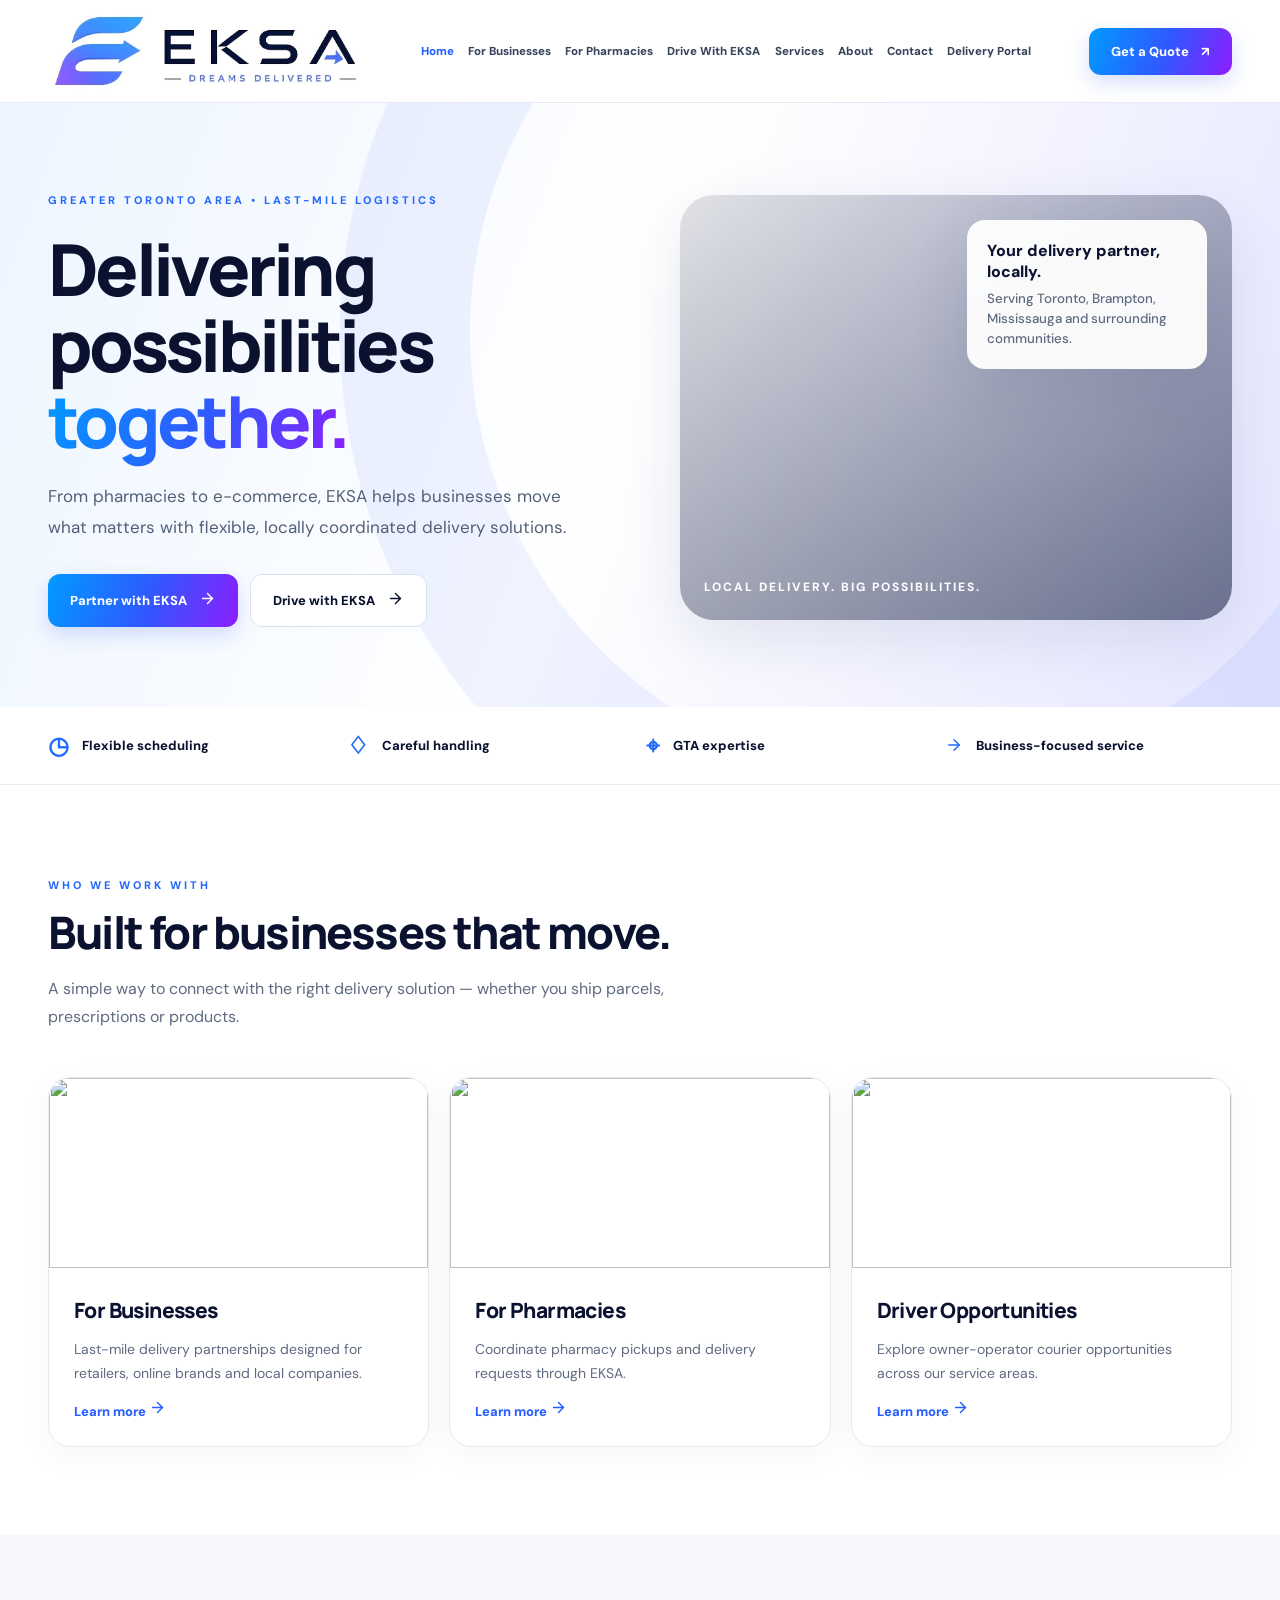
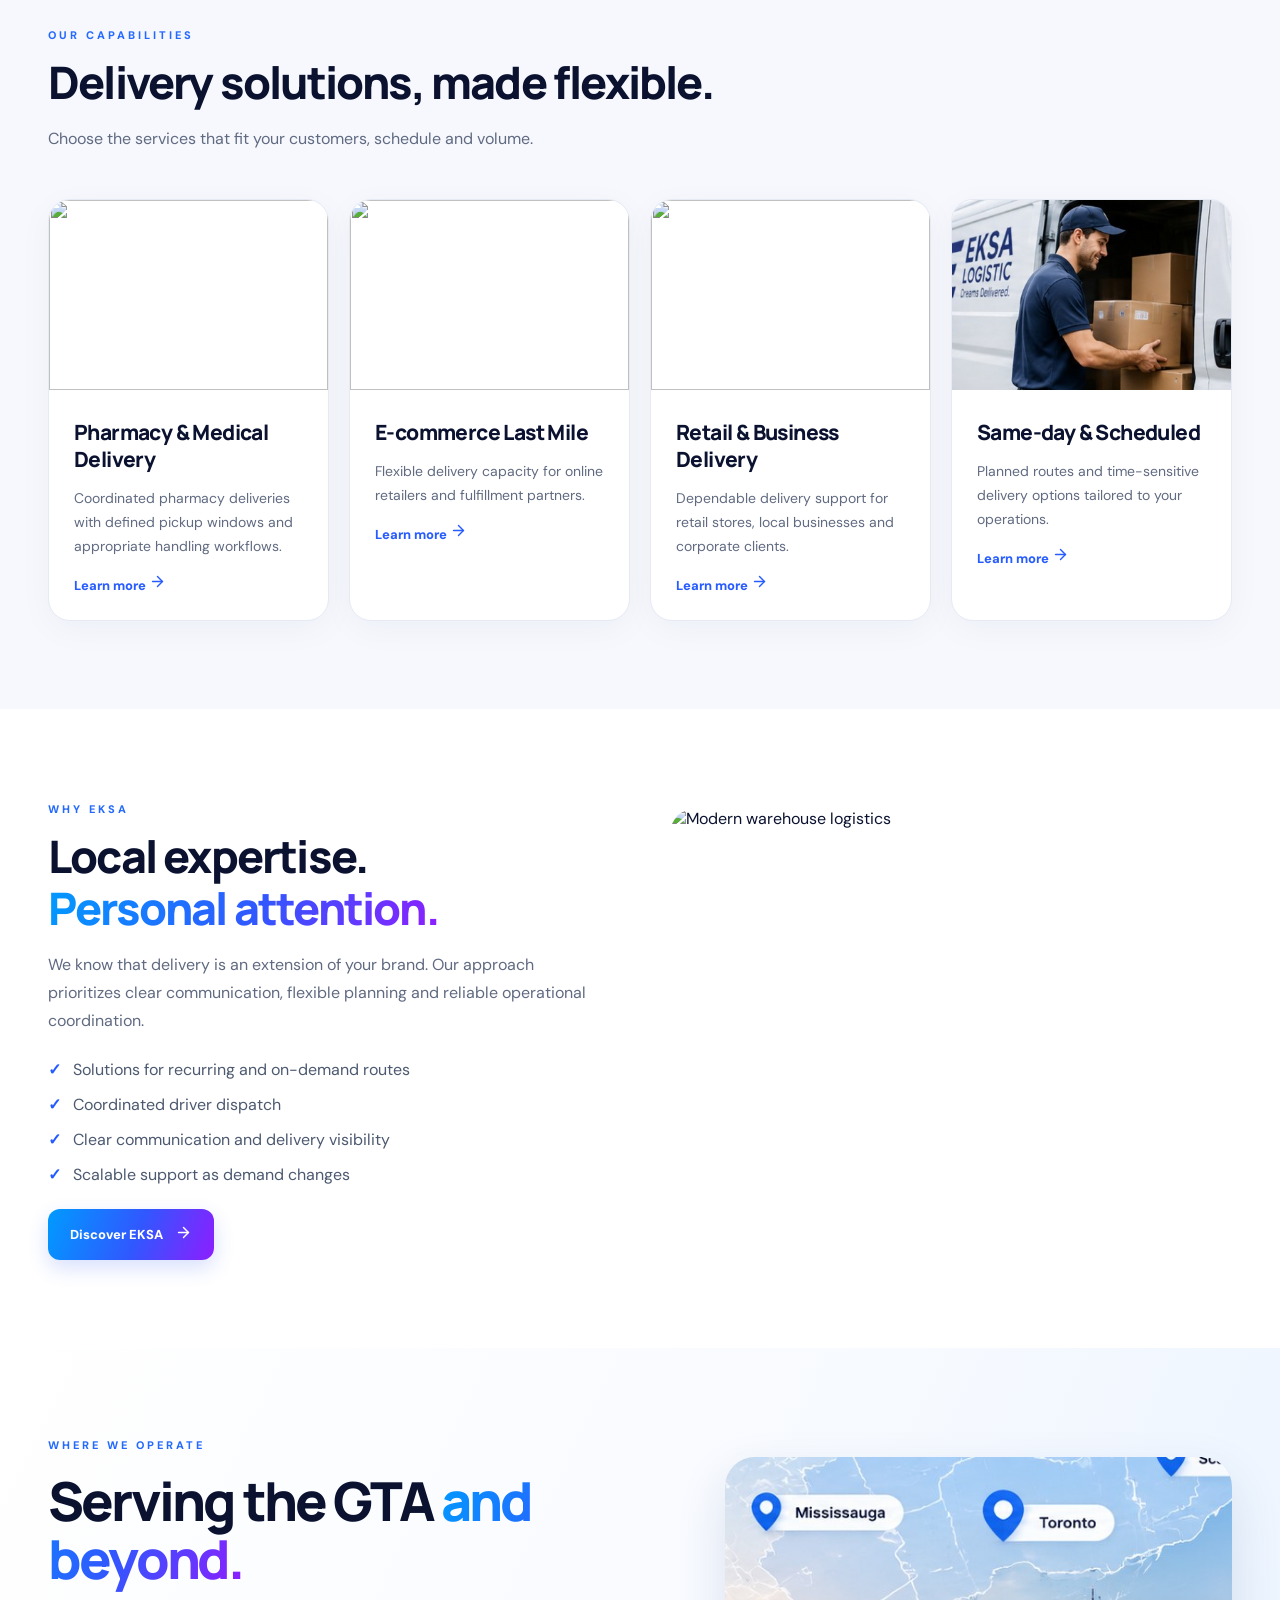
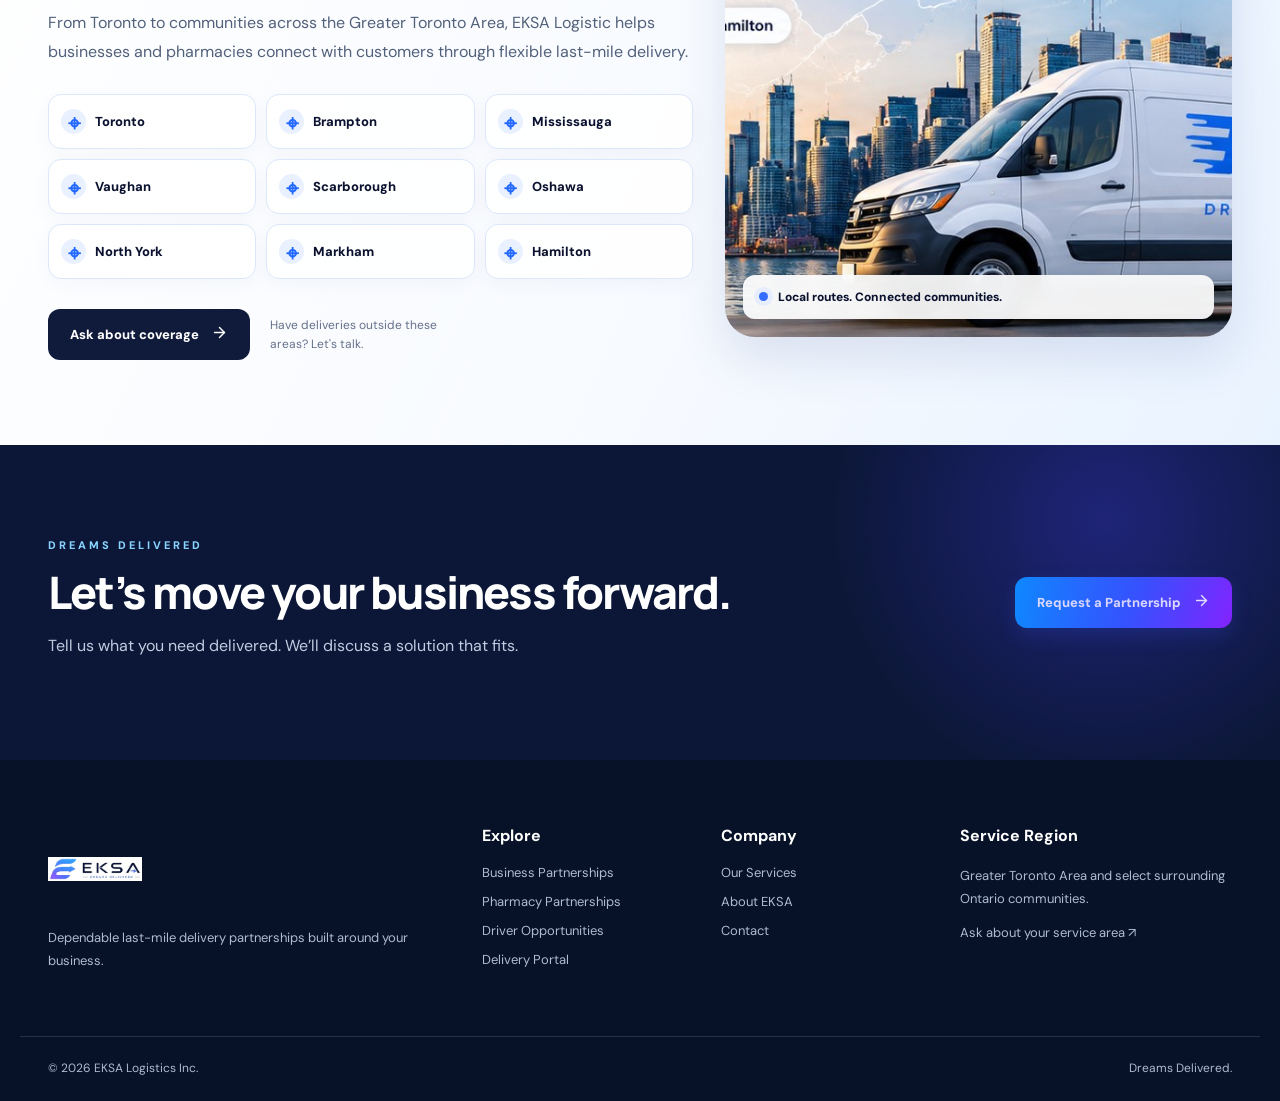
==== index.html @ 7d45a188 "Add Delivery Portal links to website navigation and footer" ====
<!doctype html>
<html lang="en">
<head>
  <meta charset="utf-8">
  <meta name="viewport" content="width=device-width, initial-scale=1">
  <meta name="theme-color" content="#0b1230">

  <title>EKSA Logistics | Dreams Delivered</title>

  <meta name="description" content="EKSA Logistics Inc. provides reliable last-mile, pharmacy, e-commerce and scheduled delivery solutions across Toronto and the Greater Toronto Area.">

  <link rel="canonical" href="https://www.eksalogistic.ca/">

  <link rel="icon" type="image/png" href="/favicon.png">
  <link rel="stylesheet" href="/styles.css">
</head>

<body>

<header class="site-header">
  <div class="container nav">

    <a class="brand" href="#home" aria-label="EKSA Logistics home">
      <img src="/eksa-logo.jpg" alt="EKSA Logistics">

      <span>
        <strong>EKSA</strong>
        <small>
          LOGISTICS INC.
          <em>DREAMS DELIVERED</em>
        </small>
      </span>
    </a>

    <button
      class="menu-toggle"
      aria-label="Toggle navigation"
      aria-expanded="false">
      ☰
    </button>

    <nav id="main-nav" aria-label="Main navigation">
      <a href="#home">Home</a>
      <a href="#businesses">For Businesses</a>
      <a href="#pharmacies">For Pharmacies</a>
      <a href="#drivers">Drive With EKSA</a>
      <a href="#services">Services</a>
      <a href="#about">About</a>
      <a href="#contact">Contact</a>
      <a href="https://dispatch.eksalogistic.ca/" aria-label="Delivery Portal — customer, driver and admin sign-in">Delivery Portal</a>
    </nav>

    <a class="nav-cta" href="#businesses">
      Get a Quote <span>↗</span>
    </a>

  </div>
</header>

<main id="app" tabindex="-1"></main>

<footer>
  <div class="container footer-grid">

    <div>
      <a class="brand light" href="#home">
        <img src="/eksa-logo.jpg" alt="EKSA Logistics">

        <span>
          <strong>EKSA</strong>
          <small>
            LOGISTICS INC.
            <em>DREAMS DELIVERED</em>
          </small>
        </span>
      </a>

      <p>
        Dependable last-mile delivery partnerships
        built around your business.
      </p>
    </div>

    <div>
      <b>Explore</b>
      <a href="#businesses">Business Partnerships</a>
      <a href="#pharmacies">Pharmacy Partnerships</a>
      <a href="#drivers">Driver Opportunities</a>
      <a href="https://dispatch.eksalogistic.ca/">Delivery Portal</a>
    </div>

    <div>
      <b>Company</b>
      <a href="#services">Our Services</a>
      <a href="#about">About EKSA</a>
      <a href="#contact">Contact</a>
    </div>

    <div>
      <b>Service Region</b>

      <p>
        Greater Toronto Area and select
        surrounding Ontario communities.
      </p>

      <a href="#contact">
        Ask about your service area ↗
      </a>
    </div>

  </div>

  <div class="container footer-bottom">

    <span>
      © <span id="year"></span> EKSA Logistics Inc.
    </span>

    <span>Dreams Delivered.</span>

  </div>
</footer>

<script src="/script.js"></script>

</body>
</html>
---- styles.css ----
@import url('https://fonts.googleapis.com/css2?family=DM+Sans:wght@400;500;600;700;800&family=Manrope:wght@400;500;600;700;800&display=swap');
:root{--ink:#0b1230;--muted:#606a81;--blue:#058dff;--purple:#6726ff;--bg:#f6f8fd;--line:#e6eaf4;--grad:linear-gradient(110deg,#009bff,#3157ff 54%,#8d1eff);--shadow:0 18px 60px rgba(20,38,92,.10)}*{box-sizing:border-box}html{scroll-behavior:smooth}body{margin:0;color:var(--ink);font-family:'DM Sans',sans-serif;background:white}a{text-decoration:none;color:inherit}button,input,textarea,select{font:inherit}button{cursor:pointer}.container{max-width:1240px;margin:auto;padding-left:28px;padding-right:28px}.site-header{position:sticky;top:0;z-index:50;background:rgba(255,255,255,.96);backdrop-filter:blur(16px);border-bottom:1px solid var(--line)}.nav{height:82px;display:flex;align-items:center;gap:25px}.brand{display:flex;align-items:center;gap:10px;min-width:180px}.brand img{width:46px;height:46px;object-fit:cover;border-radius:12px}.brand strong{display:block;font:800 24px/1 'Manrope',sans-serif;letter-spacing:-1.2px}.brand small{display:block;font-weight:800;font-size:9px;letter-spacing:1px}.brand em{display:block;font-size:7px;letter-spacing:2.4px;font-style:normal;color:#75829d;margin-top:3px}.nav nav{display:flex;gap:20px;align-items:center;flex:1;justify-content:center}.nav nav a{font-size:12px;font-weight:800;color:#37425b;white-space:nowrap;transition:.2s}.nav nav a.active,.nav nav a:hover{color:#225bff}.nav-cta,.btn{display:inline-flex;align-items:center;justify-content:center;gap:12px;background:var(--grad);color:#fff;border:0;border-radius:12px;padding:15px 22px;font-weight:800;font-size:13px;box-shadow:0 8px 20px rgba(48,88,246,.19);transition:transform .2s,box-shadow .2s}.btn:hover,.nav-cta:hover{transform:translateY(-2px);box-shadow:0 13px 28px rgba(48,88,246,.24)}.btn.secondary{background:#fff;color:var(--ink);box-shadow:none;border:1px solid #d9e0f0}.btn.dark{background:#101b3c;box-shadow:none}.menu-toggle{display:none}.eyebrow{text-transform:uppercase;letter-spacing:3px;font-size:11px;font-weight:800;color:#246aff}.eyebrow.light{color:#89d4ff}.gradient-text{background:var(--grad);-webkit-background-clip:text;background-clip:text;color:transparent}.hero{position:relative;overflow:hidden;background:linear-gradient(110deg,#edf5ff 0%,#fff 48%,#e5e6ff 100%);min-height:580px}.hero:before{content:'';position:absolute;right:-220px;top:-350px;width:900px;height:900px;border-radius:50%;border:130px solid rgba(55,95,250,.075)}.hero-inner{display:grid;grid-template-columns:1.03fr .97fr;gap:45px;align-items:center;padding-top:85px;padding-bottom:80px;position:relative}.hero h1,.page-hero h1{font:800 clamp(42px,5.6vw,76px)/1.06 'Manrope',sans-serif;letter-spacing:-3.7px;margin:22px 0}.hero p,.page-hero p{font-size:17px;line-height:1.8;color:#536078;max-width:550px}.hero-actions{display:flex;gap:12px;flex-wrap:wrap;margin-top:32px}.hero-visual{height:425px;position:relative;border-radius:34px;overflow:hidden;background:linear-gradient(150deg,rgba(7,18,53,.1),rgba(7,18,53,.6)),url('https://images.unsplash.com/photo-1566576912321-d58ddd7a6088?w=1400&auto=format&fit=crop&q=85') center/cover;box-shadow:var(--shadow)}.hero-visual:after{content:'LOCAL DELIVERY. BIG POSSIBILITIES.';position:absolute;bottom:25px;left:24px;color:#fff;letter-spacing:2px;font-weight:800;font-size:12px}.floating-card{position:absolute;top:25px;right:25px;background:rgba(255,255,255,.94);padding:20px;border-radius:18px;max-width:240px;box-shadow:var(--shadow);font-weight:800}.floating-card small{display:block;font-weight:500;color:var(--muted);margin-top:7px;line-height:1.5}.trust-strip{border-bottom:1px solid var(--line);background:#fff}.trust-inner{display:grid;grid-template-columns:repeat(4,1fr);gap:12px;padding-top:23px;padding-bottom:23px}.trust-item{display:flex;gap:13px;align-items:center;font-size:13px;font-weight:800}.trust-item span{font-size:24px;color:#226aff}.section{padding:88px 0}.section.soft{background:var(--bg)}.section-head{display:flex;align-items:end;justify-content:space-between;gap:25px;margin-bottom:30px}.section h2,.section-head h2{font:800 clamp(29px,3.5vw,47px)/1.17 'Manrope',sans-serif;letter-spacing:-1.8px;margin:12px 0}.section-intro{color:var(--muted);line-height:1.75;max-width:650px}.cards{display:grid;grid-template-columns:repeat(3,1fr);gap:20px}.cards.four{grid-template-columns:repeat(4,1fr)}.card{border:1px solid var(--line);border-radius:22px;overflow:hidden;background:white;box-shadow:0 8px 35px rgba(20,38,92,.04)}.card img{width:100%;height:190px;object-fit:cover;display:block}.card-body{padding:25px}.card h3{font:800 21px/1.3 'Manrope',sans-serif;letter-spacing:-.6px;margin:4px 0 12px}.card p{color:var(--muted);line-height:1.7;font-size:14px}.card a{color:#275cff;font-size:13px;font-weight:800}.icon-tile{display:inline-grid;place-items:center;background:#eef3ff;border-radius:13px;color:#245fff;width:43px;height:43px;font-size:23px;margin-bottom:12px}.split{display:grid;grid-template-columns:1fr 1fr;gap:60px;align-items:center}.split img{width:100%;height:440px;object-fit:cover;border-radius:26px}.checks{list-style:none;padding:0;margin:24px 0}.checks li{margin:14px 0;color:#4c5970}.checks li:before{content:'✓';color:#225bff;font-weight:800;margin-right:12px}.dark-band{background:#0c1738;color:#fff;position:relative;overflow:hidden}.dark-band:after{content:'';position:absolute;right:-100px;top:-200px;width:550px;height:550px;background:radial-gradient(circle,rgba(70,63,250,.33),transparent 70%);pointer-events:none}.dark-band p{color:#c0cbe0}.cta-band{display:flex;justify-content:space-between;align-items:center;gap:35px}.page-hero{background:linear-gradient(110deg,#0b1636,#142c5a 65%,#322079);color:#fff;overflow:hidden}.page-hero .container{display:grid;grid-template-columns:1.05fr .95fr;gap:50px;align-items:center;min-height:390px;padding-top:55px;padding-bottom:55px}.page-hero h1{font-size:clamp(38px,4.7vw,62px);letter-spacing:-2.7px}.page-hero p{color:#d2dbef}.page-hero img{width:100%;height:300px;object-fit:cover;border-radius:24px}.page-hero .eyebrow{color:#79d4ff}.form-wrap{display:grid;grid-template-columns:.85fr 1.15fr;gap:65px;align-items:start}.form-panel{padding:32px;border-radius:24px;background:white;border:1px solid var(--line);box-shadow:var(--shadow)}.form-panel h3{font:800 25px 'Manrope',sans-serif;margin:0 0 8px}.form-panel .hint{color:var(--muted);font-size:13px;line-height:1.7;margin:0 0 22px}.form-grid{display:grid;grid-template-columns:1fr 1fr;gap:17px}.field{display:flex;flex-direction:column;gap:8px}.field.full{grid-column:1/-1}.field label{font-size:12px;font-weight:800}.field input,.field select,.field textarea{width:100%;border:1px solid #dce2ee;border-radius:10px;background:#f9faff;padding:13px;color:var(--ink);outline:none}.field input:focus,.field select:focus,.field textarea:focus{border-color:#536bff;box-shadow:0 0 0 3px rgba(60,100,255,.1)}.field textarea{min-height:105px;resize:vertical}.notice{border-radius:12px;background:#eff5ff;padding:14px;color:#475978;font-size:12px;line-height:1.6}.form-submit{margin-top:20px}.form-status{font-size:13px;line-height:1.6;margin-top:12px;color:#394f79}.steps{display:grid;grid-template-columns:repeat(3,1fr);gap:20px}.step{background:#fff;border:1px solid var(--line);padding:28px;border-radius:20px}.step .num{color:#4d51f5;font-weight:800;font-size:28px}.step h3{margin:12px 0}.step p{color:var(--muted);line-height:1.7}.area-list{display:flex;flex-wrap:wrap;gap:10px}.area-list span{border:1px solid #dfe6f6;padding:11px 16px;border-radius:99px;font-size:13px;font-weight:700;background:#fff}footer{background:#071127;color:#fff;padding-top:65px}.footer-grid{display:grid;grid-template-columns:2fr 1fr 1fr 1.4fr;gap:45px}.footer-grid p{color:#aebbd3;line-height:1.8;font-size:13px}.footer-grid b{display:block;margin-bottom:18px}.footer-grid a:not(.brand){display:block;color:#aebbd3;margin:12px 0;font-size:13px}.brand.light{color:#fff}.footer-bottom{border-top:1px solid #24304b;margin-top:50px;padding-top:23px;padding-bottom:25px;display:flex;justify-content:space-between;color:#aebbd3;font-size:12px}.privacy-note{font-size:12px;color:#6d778b;line-height:1.6;margin-top:12px}@media(max-width:1100px){.nav nav{gap:11px}.nav nav a{font-size:11px}.nav-cta{display:none}.cards.four{grid-template-columns:repeat(2,1fr)}}@media(max-width:820px){.container{padding-left:20px;padding-right:20px}.nav{height:72px;justify-content:space-between}.menu-toggle{display:block;background:#eff2fc;border:0;border-radius:10px;padding:10px 13px;font-size:20px}.nav nav{display:none;position:absolute;top:72px;left:0;right:0;background:#fff;padding:20px;box-shadow:0 15px 25px rgba(0,0,0,.1);flex-direction:column;align-items:stretch;gap:0}.nav nav.open{display:flex}.nav nav a{padding:13px;font-size:14px}.hero-inner,.page-hero .container,.split,.form-wrap{grid-template-columns:1fr}.hero-inner{padding-top:58px;padding-bottom:48px}.hero h1{letter-spacing:-2.5px}.hero-visual{height:310px}.page-hero .container{gap:25px}.page-hero img{height:240px}.cards,.steps{grid-template-columns:1fr 1fr}.trust-inner{grid-template-columns:1fr 1fr}.footer-grid{grid-template-columns:1fr 1fr}.cta-band{flex-direction:column;align-items:start}.section{padding:65px 0}}@media(max-width:540px){.hero h1,.page-hero h1{font-size:42px;letter-spacing:-2px}.hero p,.page-hero p{font-size:15px}.cards,.cards.four,.steps,.form-grid{grid-template-columns:1fr}.trust-inner{gap:20px}.trust-item{font-size:11px}.section-head{display:block}.form-panel{padding:22px}.footer-grid{grid-template-columns:1fr 1fr;gap:25px}.footer-grid>div:first-child{grid-column:1/-1}.footer-bottom{flex-direction:column;gap:8px}.split img{height:300px}}

/* EKSA premium GTA coverage section */
.site-header .brand img{width:154px;height:57px;object-fit:contain;border-radius:0;max-width:none}.site-header .brand{min-width:154px}.site-header .brand>span{display:none}.footer-grid .brand img{width:180px;height:75px;object-fit:contain;border-radius:0;background:#fff;padding:7px}.footer-grid .brand>span{display:none}
.coverage-section{position:relative;overflow:hidden;background:linear-gradient(115deg,#fff 0%,#f7faff 57%,#e9f3ff 100%);padding:85px 0}.coverage-grid{display:grid;grid-template-columns:1.12fr .88fr;align-items:center;gap:32px;position:relative}.coverage-copy{position:relative;z-index:2}.coverage-copy h2{font:800 clamp(40px,4.2vw,62px)/1.09 'Manrope',sans-serif;letter-spacing:-2.8px;margin:18px 0 20px}.coverage-copy p{font-size:16px;line-height:1.8;color:#52617b;max-width:660px}.coverage-locations{display:grid;grid-template-columns:repeat(3,minmax(0,1fr));gap:10px;margin-top:28px}.coverage-city{display:flex;align-items:center;gap:9px;padding:14px 12px;border:1px solid #dce7fb;border-radius:13px;background:rgba(255,255,255,.9);font-weight:800;font-size:13px;box-shadow:0 6px 20px rgba(20,50,120,.035)}.coverage-pin{display:grid;place-items:center;flex:0 0 25px;width:25px;height:25px;background:#e9f0ff;border-radius:50%;color:#2368ff;font-size:22px}.coverage-actions{display:flex;align-items:center;gap:20px;margin-top:30px;flex-wrap:wrap}.coverage-actions>span{color:#65718a;font-size:12px;max-width:190px;line-height:1.6}.coverage-art{height:480px;border-radius:30px;background:#dbeaff url('gta-coverage.jpg') center center/cover no-repeat;box-shadow:0 20px 50px rgba(30,65,130,.13);position:relative;overflow:hidden}.coverage-art-caption{position:absolute;bottom:18px;left:18px;right:18px;background:rgba(255,255,255,.92);backdrop-filter:blur(10px);border-radius:12px;padding:14px 16px;font-size:12px;font-weight:800;display:flex;align-items:center;gap:10px}.coverage-dot{height:9px;width:9px;border-radius:50%;background:#326dff;box-shadow:0 0 0 5px #e6edff}
@media(max-width:1000px){.coverage-grid{grid-template-columns:1fr}.coverage-art{height:370px;background-position:center 55%}.coverage-locations{grid-template-columns:repeat(3,minmax(0,1fr))}}@media(max-width:580px){.coverage-section{padding:55px 0}.coverage-copy h2{font-size:38px;letter-spacing:-1.9px}.coverage-locations{grid-template-columns:repeat(2,minmax(0,1fr));gap:8px}.coverage-city{padding:12px 9px;font-size:12px}.coverage-art{height:280px}.site-header .brand img{width:128px;height:50px}.site-header .brand{min-width:128px}}

/* Final branding: complete logo in header, E symbol only in footer */
.site-header .brand img{width:190px;height:66px;object-fit:contain;object-position:left center}
.site-header .brand{min-width:190px}
.footer-grid .brand img{width:94px;height:88px;object-fit:contain;background:transparent;padding:0;border-radius:0}
@media(max-width:580px){.site-header .brand img{width:150px;height:54px}.site-header .brand{min-width:150px}}


/* Responsive refinements — EKSA Logistic */
html { max-width:100%; }
body { overflow-x:clip; }
img,video,svg { max-width:100%; }
.container { width:100%; max-width:1240px; margin-inline:auto; padding-inline:clamp(16px,2.5vw,28px); }
.hero-inner > *, .page-hero .container > *, .split > *,
.form-wrap > *, .coverage-grid > *, .cards > *, .footer-grid > * { min-width:0; }
.hero h1,.page-hero h1 { overflow-wrap:break-word; }
.site-header .nav { min-width:0; gap:clamp(10px,1.4vw,22px); }
.site-header .brand { width:clamp(185px,18vw,240px); min-width:0; flex:0 0 auto; }
.site-header .brand img {
  display:block; width:100%; height:auto; max-width:100%;
  max-height:76px; object-fit:contain; object-position:left center;
}
.nav nav { min-width:0; gap:clamp(8px,1.1vw,20px); }
.nav nav a { font-size:clamp(10px,.9vw,12px); }
.footer-grid .brand { min-width:0; }
.footer-grid .brand img { width:94px; height:88px; object-fit:contain; }
.coverage-locations { grid-template-columns:repeat(3,minmax(0,1fr)); }
.coverage-city { min-width:0; }
.field input,.field select,.field textarea { max-width:100%; }
@media (max-width:1100px) {
  .site-header .brand { width:190px; }
  .nav { gap:12px; }
}
@media (max-width:960px) {
  .site-header .nav { height:74px; justify-content:space-between; }
  .menu-toggle { display:block; background:#eff2fc; border:0; border-radius:10px; padding:10px 13px; font-size:20px; min-height:44px; }
  .nav nav { display:none; position:absolute; top:74px; left:0; right:0; background:white; padding:16px 20px; box-shadow:0 15px 25px rgba(0,0,0,.1); flex-direction:column; align-items:stretch; gap:0; }
  .nav nav.open { display:flex; }
  .nav nav a { padding:13px; font-size:14px; }
  .nav-cta { display:none; }
  .site-header .brand { width:215px; }
  .hero-inner,.page-hero .container,.split,.form-wrap,.coverage-grid { grid-template-columns:1fr; }
  .hero-inner { padding-top:58px; padding-bottom:48px; }
  .hero-visual { height:350px; }
  .page-hero .container { gap:25px; }
  .page-hero img { height:270px; }
  .coverage-art { height:360px; }
  .cards,.steps { grid-template-columns:repeat(2,minmax(0,1fr)); }
  .cards.four { grid-template-columns:repeat(2,minmax(0,1fr)); }
  .footer-grid { grid-template-columns:repeat(2,minmax(0,1fr)); }
}
@media (max-width:600px) {
  .site-header .brand { width:185px; }
  .site-header .brand img { max-height:68px; }
  .hero h1,.page-hero h1 { font-size:clamp(34px,9vw,46px); letter-spacing:-1.8px; }
  .hero p,.page-hero p { font-size:15px; }
  .section { padding:56px 0; }
  .hero-visual { height:270px; }
  .floating-card { top:12px; right:12px; max-width:185px; padding:14px; font-size:12px; }
  .cards,.cards.four,.steps,.form-grid { grid-template-columns:1fr; }
  .trust-inner { grid-template-columns:repeat(2,minmax(0,1fr)); }
  .section-head { display:block; }
  .form-panel { padding:20px; }
  .coverage-section { padding:54px 0; }
  .coverage-copy h2 { font-size:clamp(32px,8vw,42px); letter-spacing:-1.6px; }
  .coverage-locations { grid-template-columns:repeat(2,minmax(0,1fr)); gap:8px; }
  .coverage-city { padding:12px 9px; font-size:12px; }
  .coverage-art { height:260px; }
  .footer-grid { grid-template-columns:repeat(2,minmax(0,1fr)); gap:25px; }
  .footer-grid > div:first-child { grid-column:1/-1; }
  .footer-bottom { flex-direction:column; gap:8px; }
  .split img { height:300px; }
}
@media (max-width:380px) {
  .site-header .brand { width:155px; }
  .coverage-locations { grid-template-columns:1fr; }
  .footer-grid { grid-template-columns:1fr; }
  .footer-grid > div:first-child { grid-column:auto; }
  .coverage-art { height:215px; }
}

/* Keep the full, tightly cropped brand mark prominent */
.site-header .brand { width:clamp(195px,19vw,250px); }
.site-header .brand img { width:100%; height:auto; max-height:72px; object-fit:contain; }
@media(max-width:960px){.site-header .brand{width:215px}}
@media(max-width:600px){.site-header .brand{width:180px}}
@media(max-width:380px){.site-header .brand{width:155px}}

/* FINAL HEADER LOGO & HERO IMAGE CORRECTION */
.site-header .nav { height:102px; }
.site-header .brand { width:315px; min-width:315px; flex:0 0 315px; }
.site-header .brand img { display:block; width:315px; height:auto; max-height:88px; max-width:none; object-fit:contain; object-position:left center; }
.hero-visual { background-image:linear-gradient(150deg,rgba(7,18,53,.12),rgba(7,18,53,.56)),url('https://images.unsplash.com/photo-1586528116311-ad8dd3c8310d?w=1400&auto=format&fit=crop&q=85'); }
@media(max-width:1200px){
 .site-header .nav { height:88px; justify-content:space-between; }
 .site-header .brand { width:265px; min-width:265px; flex-basis:265px; }
 .site-header .brand img { width:265px; max-height:78px; }
 .site-header .menu-toggle { display:block; background:#eff2fc; border:0; border-radius:10px; padding:10px 13px; font-size:20px; min-height:44px; }
 .site-header .nav nav { display:none; position:absolute; top:88px; left:0; right:0; background:#fff; padding:18px 22px; box-shadow:0 15px 25px rgba(0,0,0,.1); flex-direction:column; align-items:stretch; gap:0; }
 .site-header .nav nav.open { display:flex; }
 .site-header .nav nav a { padding:13px; font-size:14px; }
 .site-header .nav-cta { display:none; }
}
@media(max-width:600px){
 .site-header .nav { height:76px; }
 .site-header .brand { width:205px; min-width:0; flex-basis:205px; }
 .site-header .brand img { width:205px; max-height:64px; }
 .site-header .nav nav { top:76px; }
}
@media(max-width:380px){
 .site-header .brand { width:175px; flex-basis:175px; }
 .site-header .brand img { width:175px; }
}
/* Search-friendly service pages */
.seo-links-section{padding:48px 0;background:#f6f8fd}.seo-links-section h2{font:800 clamp(25px,3vw,35px)/1.2 Manrope,sans-serif}.seo-links-section p{color:#606a81}.seo-links-grid{display:grid;grid-template-columns:repeat(2,minmax(0,1fr));gap:14px;margin-top:24px}.seo-links-grid a{display:flex;justify-content:space-between;gap:12px;padding:20px;border:1px solid #e0e7f7;border-radius:14px;background:#fff;font-weight:800;color:#17244c}.seo-links-grid a span{color:#3157ff}.seo-page{background:#fff}.seo-hero{background:linear-gradient(110deg,#0b1636,#172f62 68%,#372180);color:#fff;padding:78px 0}.seo-hero h1{font:800 clamp(36px,5vw,62px)/1.12 Manrope,sans-serif;letter-spacing:-1.8px;max-width:900px}.seo-hero p{font-size:18px;line-height:1.7;max-width:770px;color:#d9e3f7}.seo-body{padding:65px 0}.seo-body h2{font:800 clamp(27px,3vw,38px)/1.2 Manrope,sans-serif}.seo-body p,.seo-body li{font-size:16px;line-height:1.8;color:#4e5b74}.seo-feature-grid{display:grid;grid-template-columns:repeat(3,minmax(0,1fr));gap:20px;margin:28px 0}.seo-feature{padding:25px;border:1px solid #e6eaf4;border-radius:18px}.seo-feature h3{font:800 20px Manrope,sans-serif}.seo-cta{background:#f6f8fd;padding:50px 0}.seo-cta .btn{margin-top:15px}.seo-breadcrumb{font-size:13px;color:#b5c6ed}.seo-breadcrumb a{text-decoration:underline}.seo-note{font-size:13px!important;color:#6d778b!important}.seo-footer{background:#071127;color:#c8d5eb;padding:26px 0}.seo-footer a{color:#fff;text-decoration:underline}.seo-topnav{display:flex;align-items:center;justify-content:space-between;gap:20px}.seo-topnav img{width:200px;max-height:70px;object-fit:contain}.seo-topnav a:last-child{color:#225bff;font-weight:800}.seo-topbar{background:#fff;padding:10px 0}.seo-link-row{display:flex;gap:20px;flex-wrap:wrap;margin-top:22px}.seo-link-row a{color:#275cff;font-weight:800;text-decoration:underline}@media(max-width:700px){.seo-links-grid,.seo-feature-grid{grid-template-columns:1fr}.seo-hero{padding:50px 0}.seo-topnav img{width:145px}.seo-hero p{font-size:16px}}
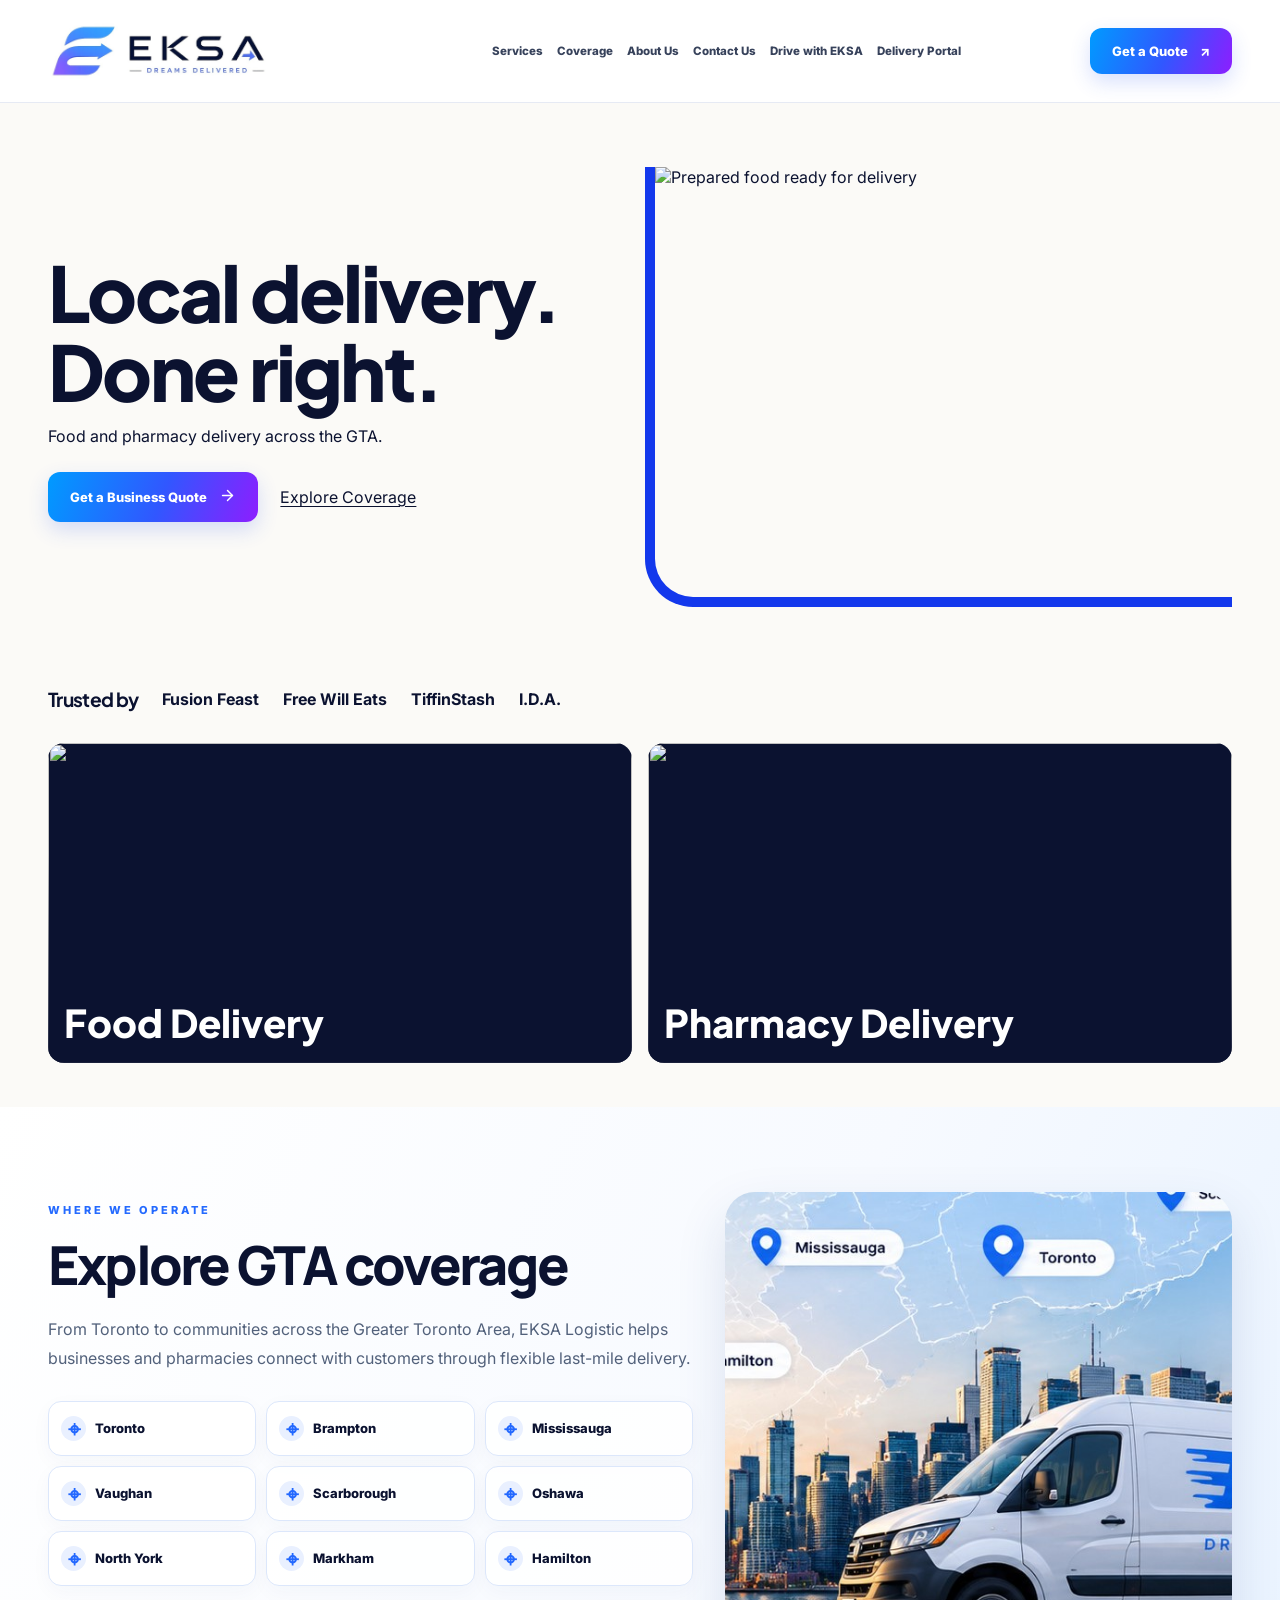
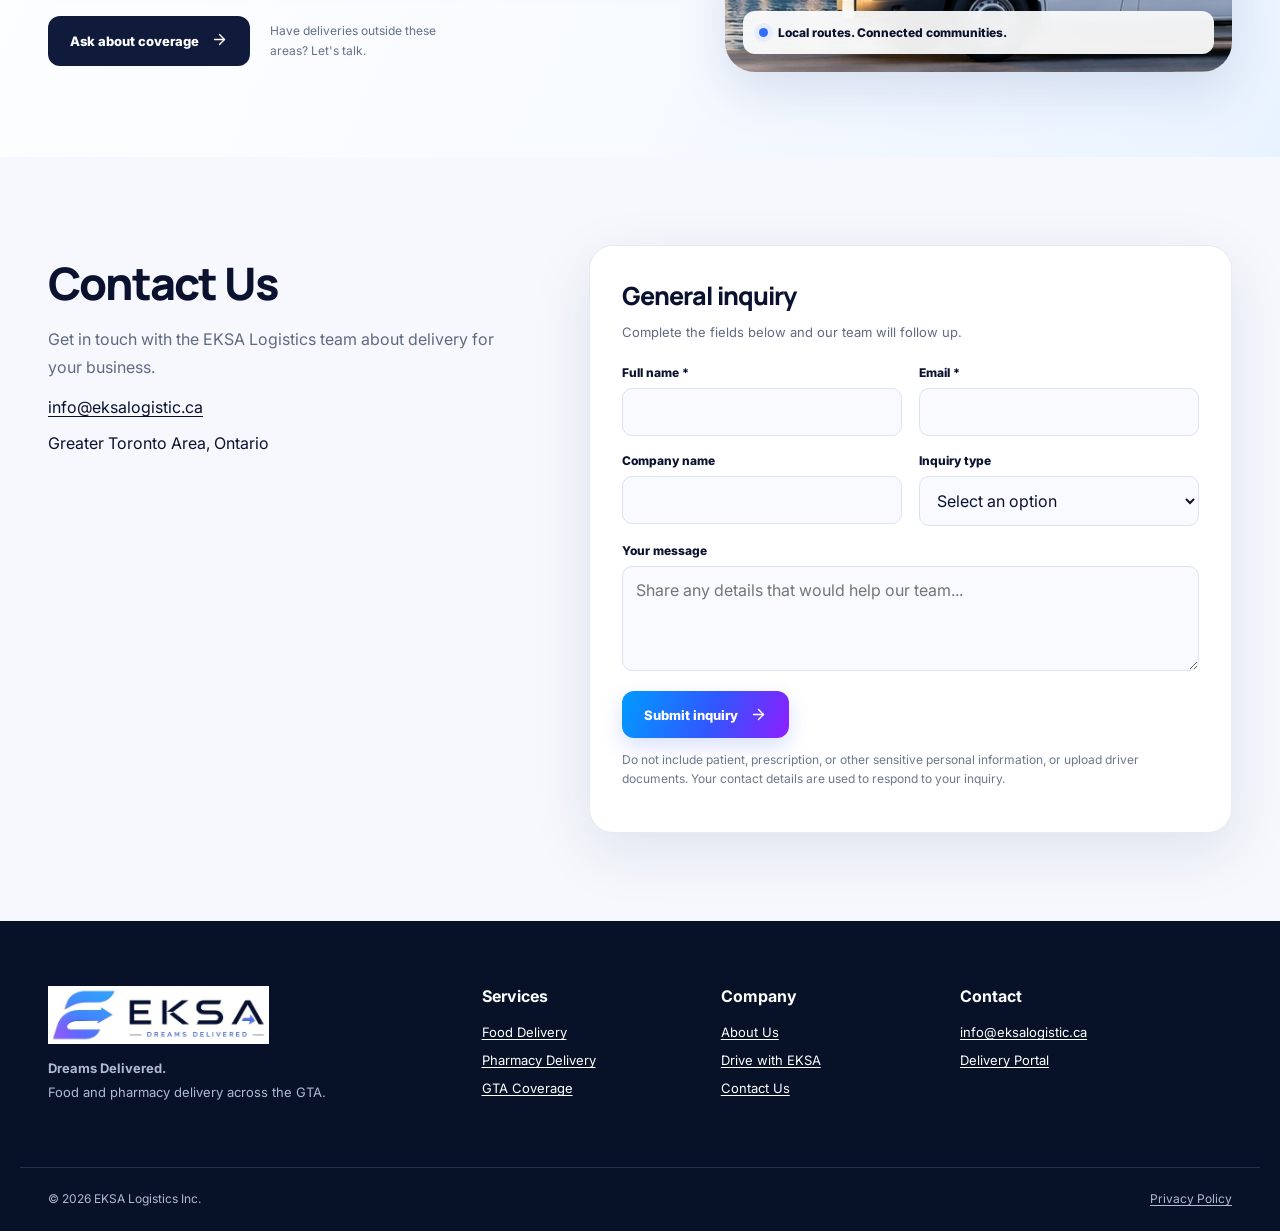
==== commit 077c8d80: "Update index.html for EKSA website redesign" ====
--- a/index.html
+++ b/index.html
@@ -7,12 +7,14 @@
 
   <title>EKSA Logistics | Dreams Delivered</title>
 
-  <meta name="description" content="EKSA Logistics Inc. provides reliable last-mile, pharmacy, e-commerce and scheduled delivery solutions across Toronto and the Greater Toronto Area.">
+  <meta name="description" content="EKSA Logistics Inc. provides food and pharmacy delivery across the Greater Toronto Area.">
 
   <link rel="canonical" href="https://www.eksalogistic.ca/">
 
   <link rel="icon" type="image/png" href="/favicon.png">
   <link rel="stylesheet" href="/styles.css">
+  <link rel="stylesheet" href="https://fonts.googleapis.com/css2?family=Inter:wght@400;500;600;700&family=Plus+Jakarta+Sans:wght@600;700;800&display=swap">
+  <link rel="stylesheet" href="/redesign.css">
 </head>
 
 <body>
@@ -40,14 +42,12 @@
     </button>
 
     <nav id="main-nav" aria-label="Main navigation">
-      <a href="#home">Home</a>
-      <a href="#businesses">For Businesses</a>
-      <a href="#pharmacies">For Pharmacies</a>
-      <a href="#drivers">Drive With EKSA</a>
       <a href="#services">Services</a>
-      <a href="#about">About</a>
-      <a href="#contact">Contact</a>
-      <a href="https://dispatch.eksalogistic.ca/" aria-label="Delivery Portal — customer, driver and admin sign-in">Delivery Portal</a>
+      <a href="#home?section=coverage">Coverage</a>
+      <a href="#about">About Us</a>
+      <a href="#contact">Contact Us</a>
+      <a href="#drivers">Drive with EKSA</a>
+      <a href="https://dispatch.eksalogistic.ca/">Delivery Portal</a>
     </nav>
 
     <a class="nav-cta" href="#businesses">
@@ -61,64 +61,31 @@
 
 <footer>
   <div class="container footer-grid">
-
     <div>
-      <a class="brand light" href="#home">
-        <img src="/eksa-logo.jpg" alt="EKSA Logistics">
-
-        <span>
-          <strong>EKSA</strong>
-          <small>
-            LOGISTICS INC.
-            <em>DREAMS DELIVERED</em>
-          </small>
-        </span>
-      </a>
-
-      <p>
-        Dependable last-mile delivery partnerships
-        built around your business.
-      </p>
+      <a class="brand light" href="#home"><img src="/eksa-logo.jpg" alt="EKSA Logistics Inc."></a>
+      <p><strong>Dreams Delivered.</strong><br>Food and pharmacy delivery across the GTA.</p>
     </div>
-
     <div>
-      <b>Explore</b>
-      <a href="#businesses">Business Partnerships</a>
-      <a href="#pharmacies">Pharmacy Partnerships</a>
-      <a href="#drivers">Driver Opportunities</a>
+      <b>Services</b>
+      <a href="#businesses">Food Delivery</a>
+      <a href="#pharmacies">Pharmacy Delivery</a>
+      <a href="#home?section=coverage">GTA Coverage</a>
+    </div>
+    <div>
+      <b>Company</b>
+      <a href="#about">About Us</a>
+      <a href="#drivers">Drive with EKSA</a>
+      <a href="#contact">Contact Us</a>
+    </div>
+    <div>
+      <b>Contact</b>
+      <a href="mailto:info@eksalogistic.ca">info@eksalogistic.ca</a>
       <a href="https://dispatch.eksalogistic.ca/">Delivery Portal</a>
     </div>
-
-    <div>
-      <b>Company</b>
-      <a href="#services">Our Services</a>
-      <a href="#about">About EKSA</a>
-      <a href="#contact">Contact</a>
-    </div>
-
-    <div>
-      <b>Service Region</b>
-
-      <p>
-        Greater Toronto Area and select
-        surrounding Ontario communities.
-      </p>
-
-      <a href="#contact">
-        Ask about your service area ↗
-      </a>
-    </div>
-
   </div>
-
   <div class="container footer-bottom">
-
-    <span>
-      © <span id="year"></span> EKSA Logistics Inc.
-    </span>
-
-    <span>Dreams Delivered.</span>
-
+    <span>© <span id="year"></span> EKSA Logistics Inc.</span>
+    <a href="#privacy">Privacy Policy</a>
   </div>
 </footer>
 
--- a/redesign.css
+++ b/redesign.css
@@ -0,0 +1,137 @@
+:root {
+  --eksa-blue: #1338ec;
+  --eksa-ink: #0b1230;
+  --eksa-paper: #fbfaf7;
+}
+
+body {
+  background: var(--eksa-paper);
+  color: var(--eksa-ink);
+  font-family: Inter, system-ui, sans-serif;
+}
+
+h1, h2, h3 {
+  font-family: "Plus Jakarta Sans", Inter, system-ui, sans-serif;
+  letter-spacing: -.035em;
+}
+
+.site-header .brand img, .footer-grid .brand img {
+  width: auto;
+  height: 58px;
+  object-fit: contain;
+}
+
+.site-header .brand > span {
+  display: none;
+}
+
+.redesign-hero {
+  padding: clamp(2rem, 5vw, 5rem) 0;
+}
+
+.redesign-hero-grid {
+  display: grid;
+  grid-template-columns: 1fr 1.1fr;
+  align-items: center;
+  gap: clamp(1.5rem, 5vw, 5rem);
+}
+
+.redesign-hero h1 {
+  font-size: clamp(2.5rem, 6vw, 5.6rem);
+  line-height: 1.03;
+  font-weight: 800;
+  margin: 0 0 1rem;
+}
+
+.redesign-hero-grid img {
+  width: 100%;
+  aspect-ratio: 4 / 3;
+  object-fit: cover;
+  border: solid var(--eksa-blue);
+  border-width: 0 0 .65rem .65rem;
+  border-radius: 0 1rem 0 3rem;
+}
+
+.redesign-actions {
+  display: flex;
+  align-items: center;
+  flex-wrap: wrap;
+  gap: .9rem 1.4rem;
+  margin-top: 1.6rem;
+}
+
+.redesign-actions > a:not(.btn), .contact-section p a {
+  color: var(--eksa-ink);
+  text-decoration: underline;
+  text-underline-offset: .2em;
+}
+
+.partner-strip, .partner-strip ul {
+  display: flex;
+  align-items: center;
+  flex-wrap: wrap;
+  gap: .8rem 1.5rem;
+}
+
+.partner-strip {
+  padding-block: 1rem 2rem;
+}
+
+.partner-strip h2 { font-size: 1.2rem; margin: 0; }
+.partner-strip ul { list-style: none; margin: 0; padding: 0; font-weight: 700; }
+
+.redesign-services {
+  display: grid;
+  grid-template-columns: repeat(2, minmax(0, 1fr));
+  gap: 1rem;
+  padding-bottom: 2.75rem;
+}
+
+.redesign-services a {
+  position: relative;
+  isolation: isolate;
+  display: grid;
+  align-items: end;
+  min-height: clamp(10rem, 25vw, 20rem);
+  overflow: hidden;
+  border-radius: 1rem;
+  background: var(--eksa-ink);
+  color: white;
+}
+
+.redesign-services a::after {
+  content: "";
+  position: absolute;
+  inset: 0;
+  z-index: -1;
+  background: linear-gradient(transparent 35%, rgb(11 18 48 / 92%));
+}
+
+.redesign-services img {
+  position: absolute;
+  inset: 0;
+  z-index: -2;
+  width: 100%;
+  height: 100%;
+  object-fit: cover;
+}
+
+.redesign-services span {
+  padding: 1rem;
+  font: 800 clamp(1.4rem, 3vw, 2.5rem) "Plus Jakarta Sans", Inter, sans-serif;
+}
+
+#coverage { scroll-margin-top: 6rem; }
+.contact-section .form-panel { min-width: 0; }
+.privacy-content { max-width: 50rem; }
+
+.footer-grid a:not(.brand), .footer-bottom a {
+  color: inherit;
+  text-decoration: underline;
+  text-underline-offset: .18em;
+}
+
+@media (max-width: 760px) {
+  .redesign-hero-grid, .redesign-services { grid-template-columns: 1fr; }
+  .redesign-hero-grid img { aspect-ratio: 16 / 10; }
+}
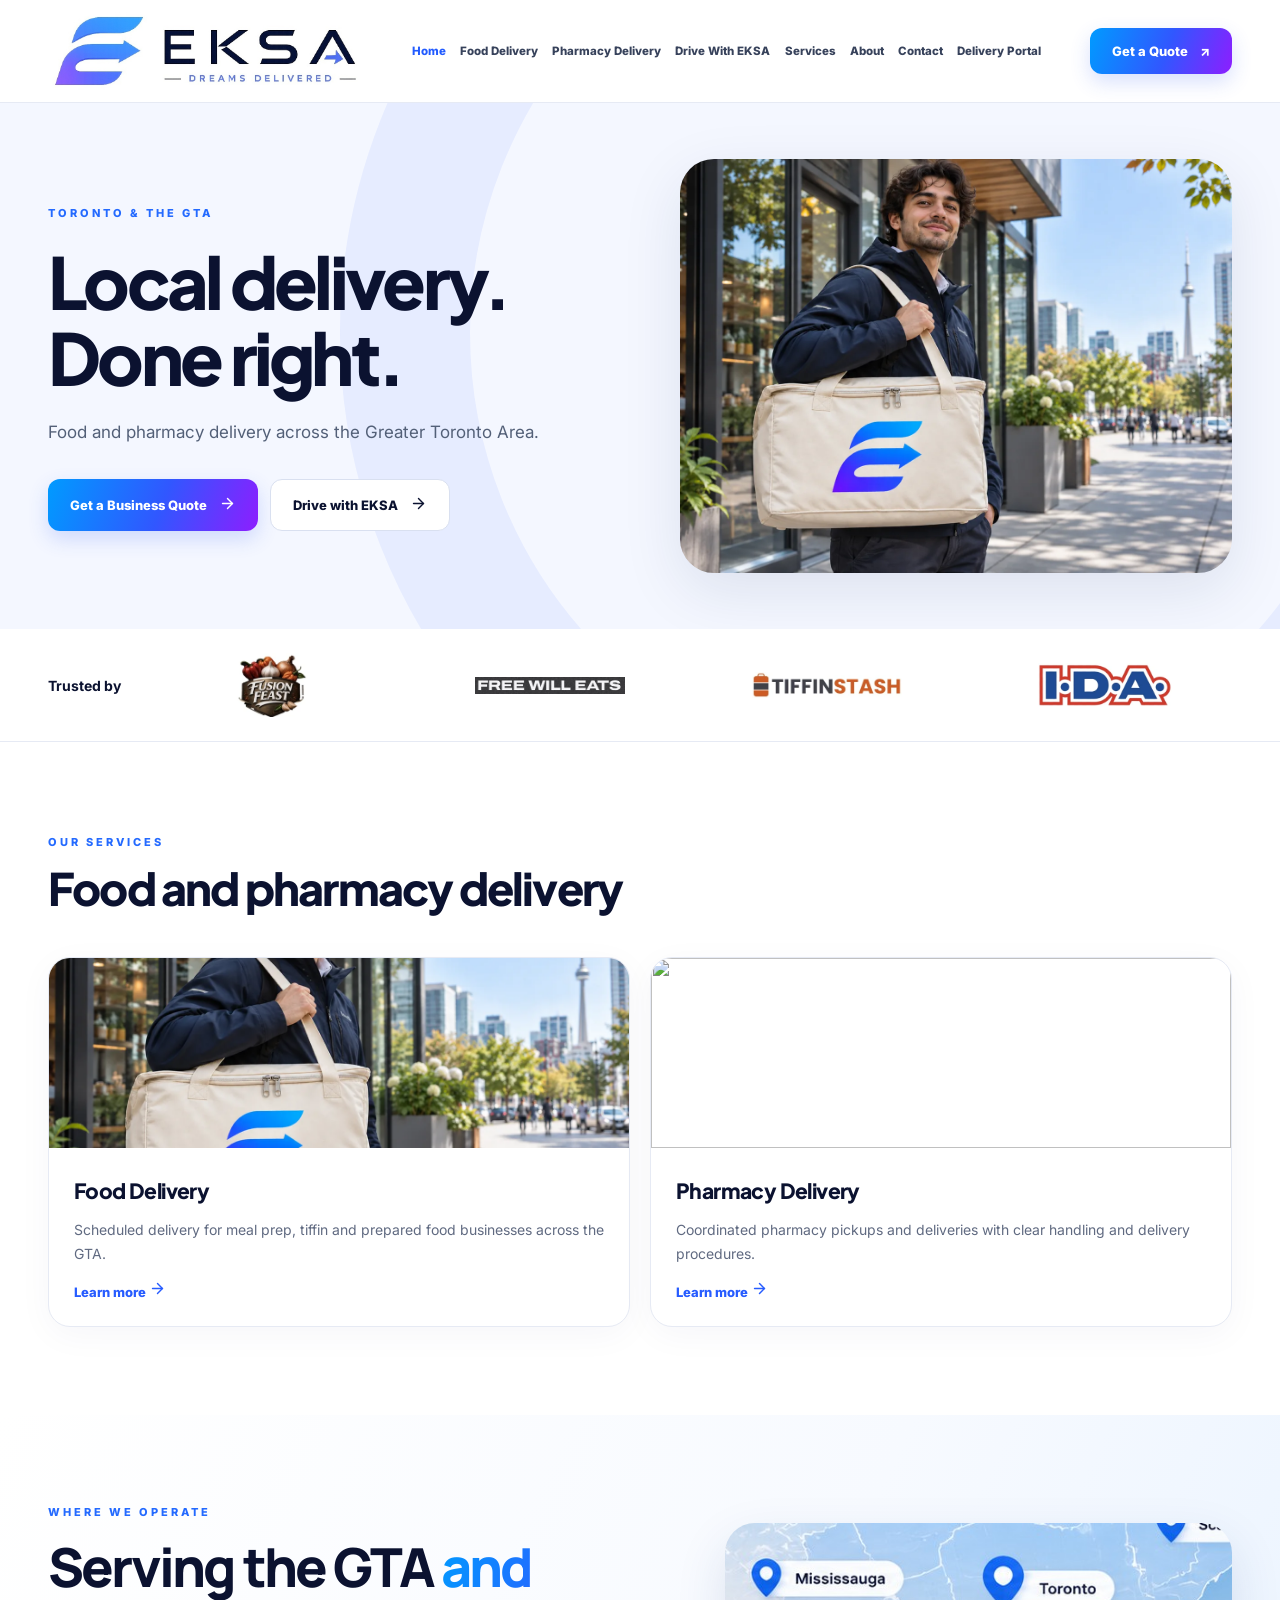
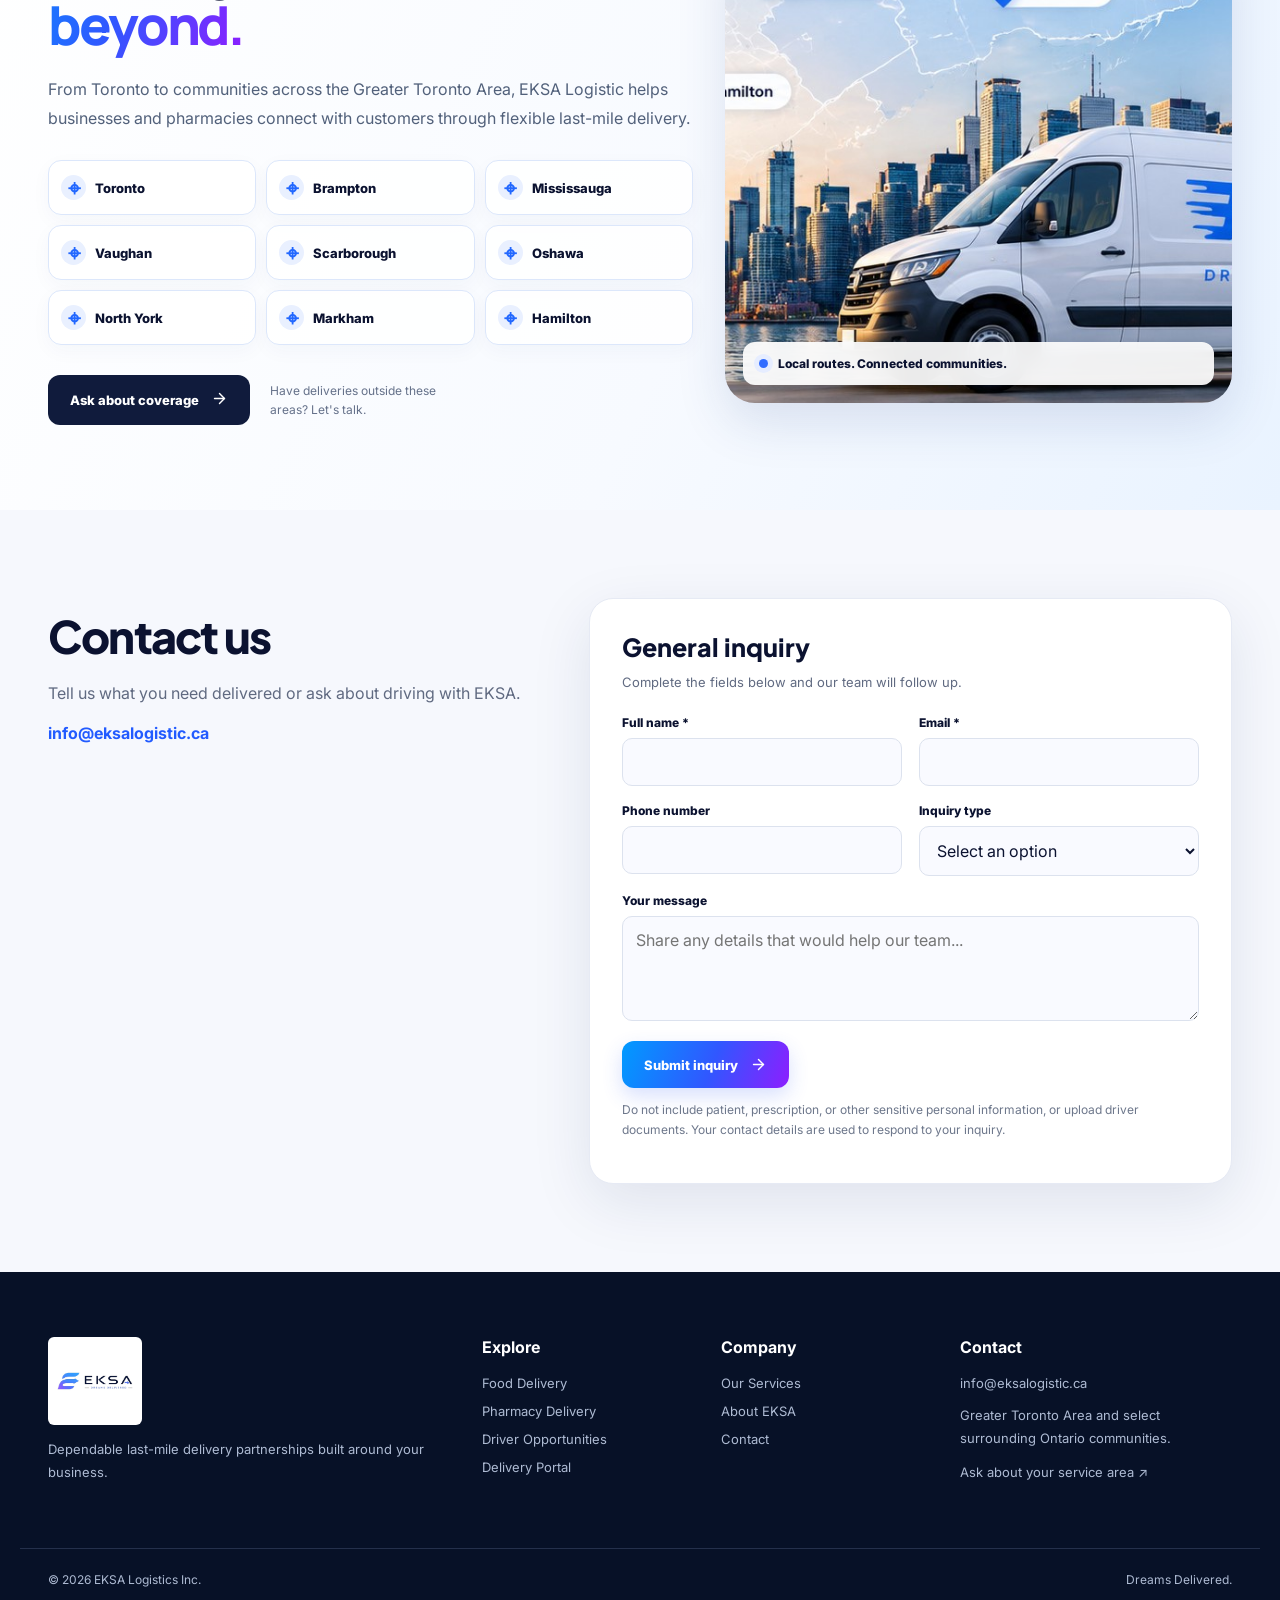
==== commit 9301c1a7: "Finalize EKSA food and pharmacy website" ====
--- a/index.html
+++ b/index.html
@@ -7,14 +7,12 @@
 
   <title>EKSA Logistics | Dreams Delivered</title>
 
-  <meta name="description" content="EKSA Logistics Inc. provides food and pharmacy delivery across the Greater Toronto Area.">
+  <meta name="description" content="EKSA Logistics Inc. provides scheduled food and pharmacy delivery across Toronto and the Greater Toronto Area.">
 
   <link rel="canonical" href="https://www.eksalogistic.ca/">
 
   <link rel="icon" type="image/png" href="/favicon.png">
-  <link rel="stylesheet" href="/styles.css">
-  <link rel="stylesheet" href="https://fonts.googleapis.com/css2?family=Inter:wght@400;500;600;700&family=Plus+Jakarta+Sans:wght@600;700;800&display=swap">
-  <link rel="stylesheet" href="/redesign.css">
+  <link rel="stylesheet" href="/styles.css?v=2">
 </head>
 
 <body>
@@ -24,14 +22,6 @@
 
     <a class="brand" href="#home" aria-label="EKSA Logistics home">
       <img src="/eksa-logo.jpg" alt="EKSA Logistics">
-
-      <span>
-        <strong>EKSA</strong>
-        <small>
-          LOGISTICS INC.
-          <em>DREAMS DELIVERED</em>
-        </small>
-      </span>
     </a>
 
     <button
@@ -42,12 +32,14 @@
     </button>
 
     <nav id="main-nav" aria-label="Main navigation">
+      <a href="#home">Home</a>
+      <a href="#businesses">Food Delivery</a>
+      <a href="#pharmacies">Pharmacy Delivery</a>
+      <a href="#drivers">Drive With EKSA</a>
       <a href="#services">Services</a>
-      <a href="#home?section=coverage">Coverage</a>
-      <a href="#about">About Us</a>
-      <a href="#contact">Contact Us</a>
-      <a href="#drivers">Drive with EKSA</a>
-      <a href="https://dispatch.eksalogistic.ca/">Delivery Portal</a>
+      <a href="#about">About</a>
+      <a href="#contact">Contact</a>
+      <a href="#portal" aria-label="Delivery Portal — customer, driver and admin sign-in">Delivery Portal</a>
     </nav>
 
     <a class="nav-cta" href="#businesses">
@@ -61,35 +53,61 @@
 
 <footer>
   <div class="container footer-grid">
+
     <div>
-      <a class="brand light" href="#home"><img src="/eksa-logo.jpg" alt="EKSA Logistics Inc."></a>
-      <p><strong>Dreams Delivered.</strong><br>Food and pharmacy delivery across the GTA.</p>
+      <a class="brand light" href="#home">
+        <img src="/eksa-logo.jpg" alt="EKSA Logistics">
+      </a>
+
+      <p>
+        Dependable last-mile delivery partnerships
+        built around your business.
+      </p>
     </div>
+
     <div>
-      <b>Services</b>
+      <b>Explore</b>
       <a href="#businesses">Food Delivery</a>
       <a href="#pharmacies">Pharmacy Delivery</a>
-      <a href="#home?section=coverage">GTA Coverage</a>
+      <a href="#drivers">Driver Opportunities</a>
+      <a href="#portal">Delivery Portal</a>
     </div>
+
     <div>
       <b>Company</b>
-      <a href="#about">About Us</a>
-      <a href="#drivers">Drive with EKSA</a>
-      <a href="#contact">Contact Us</a>
+      <a href="#services">Our Services</a>
+      <a href="#about">About EKSA</a>
+      <a href="#contact">Contact</a>
     </div>
+
     <div>
       <b>Contact</b>
       <a href="mailto:info@eksalogistic.ca">info@eksalogistic.ca</a>
-      <a href="https://dispatch.eksalogistic.ca/">Delivery Portal</a>
+
+      <p>
+        Greater Toronto Area and select
+        surrounding Ontario communities.
+      </p>
+
+      <a href="#contact">
+        Ask about your service area ↗
+      </a>
     </div>
+
   </div>
+
   <div class="container footer-bottom">
-    <span>© <span id="year"></span> EKSA Logistics Inc.</span>
-    <a href="#privacy">Privacy Policy</a>
+
+    <span>
+      © <span id="year"></span> EKSA Logistics Inc.
+    </span>
+
+    <span>Dreams Delivered.</span>
+
   </div>
 </footer>
 
-<script src="/script.js"></script>
+<script src="/script.js?v=2"></script>
 
 </body>
 </html>
--- a/styles.css
+++ b/styles.css
@@ -1,3 +1,4 @@
+@import url('https://fonts.googleapis.com/css2?family=Inter:wght@400;500;600;700;800&family=Plus+Jakarta+Sans:wght@400;500;600;700;800&display=swap');
 @import url('https://fonts.googleapis.com/css2?family=DM+Sans:wght@400;500;600;700;800&family=Manrope:wght@400;500;600;700;800&display=swap');
 :root{--ink:#0b1230;--muted:#606a81;--blue:#058dff;--purple:#6726ff;--bg:#f6f8fd;--line:#e6eaf4;--grad:linear-gradient(110deg,#009bff,#3157ff 54%,#8d1eff);--shadow:0 18px 60px rgba(20,38,92,.10)}*{box-sizing:border-box}html{scroll-behavior:smooth}body{margin:0;color:var(--ink);font-family:'DM Sans',sans-serif;background:white}a{text-decoration:none;color:inherit}button,input,textarea,select{font:inherit}button{cursor:pointer}.container{max-width:1240px;margin:auto;padding-left:28px;padding-right:28px}.site-header{position:sticky;top:0;z-index:50;background:rgba(255,255,255,.96);backdrop-filter:blur(16px);border-bottom:1px solid var(--line)}.nav{height:82px;display:flex;align-items:center;gap:25px}.brand{display:flex;align-items:center;gap:10px;min-width:180px}.brand img{width:46px;height:46px;object-fit:cover;border-radius:12px}.brand strong{display:block;font:800 24px/1 'Manrope',sans-serif;letter-spacing:-1.2px}.brand small{display:block;font-weight:800;font-size:9px;letter-spacing:1px}.brand em{display:block;font-size:7px;letter-spacing:2.4px;font-style:normal;color:#75829d;margin-top:3px}.nav nav{display:flex;gap:20px;align-items:center;flex:1;justify-content:center}.nav nav a{font-size:12px;font-weight:800;color:#37425b;white-space:nowrap;transition:.2s}.nav nav a.active,.nav nav a:hover{color:#225bff}.nav-cta,.btn{display:inline-flex;align-items:center;justify-content:center;gap:12px;background:var(--grad);color:#fff;border:0;border-radius:12px;padding:15px 22px;font-weight:800;font-size:13px;box-shadow:0 8px 20px rgba(48,88,246,.19);transition:transform .2s,box-shadow .2s}.btn:hover,.nav-cta:hover{transform:translateY(-2px);box-shadow:0 13px 28px rgba(48,88,246,.24)}.btn.secondary{background:#fff;color:var(--ink);box-shadow:none;border:1px solid #d9e0f0}.btn.dark{background:#101b3c;box-shadow:none}.menu-toggle{display:none}.eyebrow{text-transform:uppercase;letter-spacing:3px;font-size:11px;font-weight:800;color:#246aff}.eyebrow.light{color:#89d4ff}.gradient-text{background:var(--grad);-webkit-background-clip:text;background-clip:text;color:transparent}.hero{position:relative;overflow:hidden;background:linear-gradient(110deg,#edf5ff 0%,#fff 48%,#e5e6ff 100%);min-height:580px}.hero:before{content:'';position:absolute;right:-220px;top:-350px;width:900px;height:900px;border-radius:50%;border:130px solid rgba(55,95,250,.075)}.hero-inner{display:grid;grid-template-columns:1.03fr .97fr;gap:45px;align-items:center;padding-top:85px;padding-bottom:80px;position:relative}.hero h1,.page-hero h1{font:800 clamp(42px,5.6vw,76px)/1.06 'Manrope',sans-serif;letter-spacing:-3.7px;margin:22px 0}.hero p,.page-hero p{font-size:17px;line-height:1.8;color:#536078;max-width:550px}.hero-actions{display:flex;gap:12px;flex-wrap:wrap;margin-top:32px}.hero-visual{height:425px;position:relative;border-radius:34px;overflow:hidden;background:linear-gradient(150deg,rgba(7,18,53,.1),rgba(7,18,53,.6)),url('https://images.unsplash.com/photo-1566576912321-d58ddd7a6088?w=1400&auto=format&fit=crop&q=85') center/cover;box-shadow:var(--shadow)}.hero-visual:after{content:'LOCAL DELIVERY. BIG POSSIBILITIES.';position:absolute;bottom:25px;left:24px;color:#fff;letter-spacing:2px;font-weight:800;font-size:12px}.floating-card{position:absolute;top:25px;right:25px;background:rgba(255,255,255,.94);padding:20px;border-radius:18px;max-width:240px;box-shadow:var(--shadow);font-weight:800}.floating-card small{display:block;font-weight:500;color:var(--muted);margin-top:7px;line-height:1.5}.trust-strip{border-bottom:1px solid var(--line);background:#fff}.trust-inner{display:grid;grid-template-columns:repeat(4,1fr);gap:12px;padding-top:23px;padding-bottom:23px}.trust-item{display:flex;gap:13px;align-items:center;font-size:13px;font-weight:800}.trust-item span{font-size:24px;color:#226aff}.section{padding:88px 0}.section.soft{background:var(--bg)}.section-head{display:flex;align-items:end;justify-content:space-between;gap:25px;margin-bottom:30px}.section h2,.section-head h2{font:800 clamp(29px,3.5vw,47px)/1.17 'Manrope',sans-serif;letter-spacing:-1.8px;margin:12px 0}.section-intro{color:var(--muted);line-height:1.75;max-width:650px}.cards{display:grid;grid-template-columns:repeat(3,1fr);gap:20px}.cards.four{grid-template-columns:repeat(4,1fr)}.card{border:1px solid var(--line);border-radius:22px;overflow:hidden;background:white;box-shadow:0 8px 35px rgba(20,38,92,.04)}.card img{width:100%;height:190px;object-fit:cover;display:block}.card-body{padding:25px}.card h3{font:800 21px/1.3 'Manrope',sans-serif;letter-spacing:-.6px;margin:4px 0 12px}.card p{color:var(--muted);line-height:1.7;font-size:14px}.card a{color:#275cff;font-size:13px;font-weight:800}.icon-tile{display:inline-grid;place-items:center;background:#eef3ff;border-radius:13px;color:#245fff;width:43px;height:43px;font-size:23px;margin-bottom:12px}.split{display:grid;grid-template-columns:1fr 1fr;gap:60px;align-items:center}.split img{width:100%;height:440px;object-fit:cover;border-radius:26px}.checks{list-style:none;padding:0;margin:24px 0}.checks li{margin:14px 0;color:#4c5970}.checks li:before{content:'✓';color:#225bff;font-weight:800;margin-right:12px}.dark-band{background:#0c1738;color:#fff;position:relative;overflow:hidden}.dark-band:after{content:'';position:absolute;right:-100px;top:-200px;width:550px;height:550px;background:radial-gradient(circle,rgba(70,63,250,.33),transparent 70%);pointer-events:none}.dark-band p{color:#c0cbe0}.cta-band{display:flex;justify-content:space-between;align-items:center;gap:35px}.page-hero{background:linear-gradient(110deg,#0b1636,#142c5a 65%,#322079);color:#fff;overflow:hidden}.page-hero .container{display:grid;grid-template-columns:1.05fr .95fr;gap:50px;align-items:center;min-height:390px;padding-top:55px;padding-bottom:55px}.page-hero h1{font-size:clamp(38px,4.7vw,62px);letter-spacing:-2.7px}.page-hero p{color:#d2dbef}.page-hero img{width:100%;height:300px;object-fit:cover;border-radius:24px}.page-hero .eyebrow{color:#79d4ff}.form-wrap{display:grid;grid-template-columns:.85fr 1.15fr;gap:65px;align-items:start}.form-panel{padding:32px;border-radius:24px;background:white;border:1px solid var(--line);box-shadow:var(--shadow)}.form-panel h3{font:800 25px 'Manrope',sans-serif;margin:0 0 8px}.form-panel .hint{color:var(--muted);font-size:13px;line-height:1.7;margin:0 0 22px}.form-grid{display:grid;grid-template-columns:1fr 1fr;gap:17px}.field{display:flex;flex-direction:column;gap:8px}.field.full{grid-column:1/-1}.field label{font-size:12px;font-weight:800}.field input,.field select,.field textarea{width:100%;border:1px solid #dce2ee;border-radius:10px;background:#f9faff;padding:13px;color:var(--ink);outline:none}.field input:focus,.field select:focus,.field textarea:focus{border-color:#536bff;box-shadow:0 0 0 3px rgba(60,100,255,.1)}.field textarea{min-height:105px;resize:vertical}.notice{border-radius:12px;background:#eff5ff;padding:14px;color:#475978;font-size:12px;line-height:1.6}.form-submit{margin-top:20px}.form-status{font-size:13px;line-height:1.6;margin-top:12px;color:#394f79}.steps{display:grid;grid-template-columns:repeat(3,1fr);gap:20px}.step{background:#fff;border:1px solid var(--line);padding:28px;border-radius:20px}.step .num{color:#4d51f5;font-weight:800;font-size:28px}.step h3{margin:12px 0}.step p{color:var(--muted);line-height:1.7}.area-list{display:flex;flex-wrap:wrap;gap:10px}.area-list span{border:1px solid #dfe6f6;padding:11px 16px;border-radius:99px;font-size:13px;font-weight:700;background:#fff}footer{background:#071127;color:#fff;padding-top:65px}.footer-grid{display:grid;grid-template-columns:2fr 1fr 1fr 1.4fr;gap:45px}.footer-grid p{color:#aebbd3;line-height:1.8;font-size:13px}.footer-grid b{display:block;margin-bottom:18px}.footer-grid a:not(.brand){display:block;color:#aebbd3;margin:12px 0;font-size:13px}.brand.light{color:#fff}.footer-bottom{border-top:1px solid #24304b;margin-top:50px;padding-top:23px;padding-bottom:25px;display:flex;justify-content:space-between;color:#aebbd3;font-size:12px}.privacy-note{font-size:12px;color:#6d778b;line-height:1.6;margin-top:12px}@media(max-width:1100px){.nav nav{gap:11px}.nav nav a{font-size:11px}.nav-cta{display:none}.cards.four{grid-template-columns:repeat(2,1fr)}}@media(max-width:820px){.container{padding-left:20px;padding-right:20px}.nav{height:72px;justify-content:space-between}.menu-toggle{display:block;background:#eff2fc;border:0;border-radius:10px;padding:10px 13px;font-size:20px}.nav nav{display:none;position:absolute;top:72px;left:0;right:0;background:#fff;padding:20px;box-shadow:0 15px 25px rgba(0,0,0,.1);flex-direction:column;align-items:stretch;gap:0}.nav nav.open{display:flex}.nav nav a{padding:13px;font-size:14px}.hero-inner,.page-hero .container,.split,.form-wrap{grid-template-columns:1fr}.hero-inner{padding-top:58px;padding-bottom:48px}.hero h1{letter-spacing:-2.5px}.hero-visual{height:310px}.page-hero .container{gap:25px}.page-hero img{height:240px}.cards,.steps{grid-template-columns:1fr 1fr}.trust-inner{grid-template-columns:1fr 1fr}.footer-grid{grid-template-columns:1fr 1fr}.cta-band{flex-direction:column;align-items:start}.section{padding:65px 0}}@media(max-width:540px){.hero h1,.page-hero h1{font-size:42px;letter-spacing:-2px}.hero p,.page-hero p{font-size:15px}.cards,.cards.four,.steps,.form-grid{grid-template-columns:1fr}.trust-inner{gap:20px}.trust-item{font-size:11px}.section-head{display:block}.form-panel{padding:22px}.footer-grid{grid-template-columns:1fr 1fr;gap:25px}.footer-grid>div:first-child{grid-column:1/-1}.footer-bottom{flex-direction:column;gap:8px}.split img{height:300px}}
 
@@ -97,7 +98,7 @@
 .site-header .nav { height:102px; }
 .site-header .brand { width:315px; min-width:315px; flex:0 0 315px; }
 .site-header .brand img { display:block; width:315px; height:auto; max-height:88px; max-width:none; object-fit:contain; object-position:left center; }
-.hero-visual { background-image:linear-gradient(150deg,rgba(7,18,53,.12),rgba(7,18,53,.56)),url('https://images.unsplash.com/photo-1586528116311-ad8dd3c8310d?w=1400&auto=format&fit=crop&q=85'); }
+.hero-visual { background-image:linear-gradient(150deg,rgba(7,18,53,.12),rgba(7,18,53,.56)),url('/eksa-home-hero.webp'); background-position: center 75%; }
 @media(max-width:1200px){
  .site-header .nav { height:88px; justify-content:space-between; }
  .site-header .brand { width:265px; min-width:265px; flex-basis:265px; }
@@ -120,3 +121,46 @@
 }
 /* Search-friendly service pages */
 .seo-links-section{padding:48px 0;background:#f6f8fd}.seo-links-section h2{font:800 clamp(25px,3vw,35px)/1.2 Manrope,sans-serif}.seo-links-section p{color:#606a81}.seo-links-grid{display:grid;grid-template-columns:repeat(2,minmax(0,1fr));gap:14px;margin-top:24px}.seo-links-grid a{display:flex;justify-content:space-between;gap:12px;padding:20px;border:1px solid #e0e7f7;border-radius:14px;background:#fff;font-weight:800;color:#17244c}.seo-links-grid a span{color:#3157ff}.seo-page{background:#fff}.seo-hero{background:linear-gradient(110deg,#0b1636,#172f62 68%,#372180);color:#fff;padding:78px 0}.seo-hero h1{font:800 clamp(36px,5vw,62px)/1.12 Manrope,sans-serif;letter-spacing:-1.8px;max-width:900px}.seo-hero p{font-size:18px;line-height:1.7;max-width:770px;color:#d9e3f7}.seo-body{padding:65px 0}.seo-body h2{font:800 clamp(27px,3vw,38px)/1.2 Manrope,sans-serif}.seo-body p,.seo-body li{font-size:16px;line-height:1.8;color:#4e5b74}.seo-feature-grid{display:grid;grid-template-columns:repeat(3,minmax(0,1fr));gap:20px;margin:28px 0}.seo-feature{padding:25px;border:1px solid #e6eaf4;border-radius:18px}.seo-feature h3{font:800 20px Manrope,sans-serif}.seo-cta{background:#f6f8fd;padding:50px 0}.seo-cta .btn{margin-top:15px}.seo-breadcrumb{font-size:13px;color:#b5c6ed}.seo-breadcrumb a{text-decoration:underline}.seo-note{font-size:13px!important;color:#6d778b!important}.seo-footer{background:#071127;color:#c8d5eb;padding:26px 0}.seo-footer a{color:#fff;text-decoration:underline}.seo-topnav{display:flex;align-items:center;justify-content:space-between;gap:20px}.seo-topnav img{width:200px;max-height:70px;object-fit:contain}.seo-topnav a:last-child{color:#225bff;font-weight:800}.seo-topbar{background:#fff;padding:10px 0}.seo-link-row{display:flex;gap:20px;flex-wrap:wrap;margin-top:22px}.seo-link-row a{color:#275cff;font-weight:800;text-decoration:underline}@media(max-width:700px){.seo-links-grid,.seo-feature-grid{grid-template-columns:1fr}.seo-hero{padding:50px 0}.seo-topnav img{width:145px}.seo-hero p{font-size:16px}}
+
+
+body { font-family: Inter, sans-serif; }
+.hero h1, .page-hero h1, .section h2, .section-head h2,
+.card h3, .form-panel h3, .portal-section h1 {
+  font-family: "Plus Jakarta Sans", Inter, sans-serif;
+}
+.brand img { width: 152px; height: auto; border-radius: 0; object-fit: contain; }
+.brand.light img { background: white; padding: 8px; border-radius: 6px; }
+.hero { min-height: auto; background: #f4f7ff; }
+.hero-inner { padding-top: 56px; padding-bottom: 56px; }
+.hero-visual {
+  margin: 0;
+  height: auto;
+  aspect-ratio: 4 / 3;
+  background: #e6ebf6;
+}
+.hero-visual img { display: block; width: 100%; height: 100%; object-fit: cover; }
+.hero-visual::after { content: none; }
+.partner-strip { border-bottom: 1px solid var(--line); }
+.partner-row {
+  display: grid;
+  grid-template-columns: auto repeat(4, minmax(0, 1fr));
+  gap: 24px;
+  align-items: center;
+  padding-top: 24px;
+  padding-bottom: 24px;
+}
+.partner-row h2 { margin: 0; font-size: 14px; }
+.partner-logo { display: block; width: 100%; max-width: 150px; height: 44px; object-fit: contain; justify-self: center; }
+.partner-logo.fusion-feasts { height: 64px; }
+.service-cards { grid-template-columns: repeat(2, minmax(0, 1fr)); }
+.contact-email { color: #225bff; font-weight: 700; overflow-wrap: anywhere; }
+.portal-section .form-panel { max-width: 550px; margin: auto; }
+.portal-section h1 { margin-top: 0; font-size: 38px; }
+.portal-section p { line-height: 1.65; color: var(--muted); }
+@media (max-width: 640px) {
+  .hero-inner { padding-top: 38px; padding-bottom: 32px; }
+  .hero-visual { border-radius: 20px; }
+  .partner-row { grid-template-columns: repeat(2, minmax(0, 1fr)); gap: 18px; }
+  .partner-row h2 { grid-column: 1 / -1; text-align: center; }
+  .service-cards { grid-template-columns: 1fr; }
+}
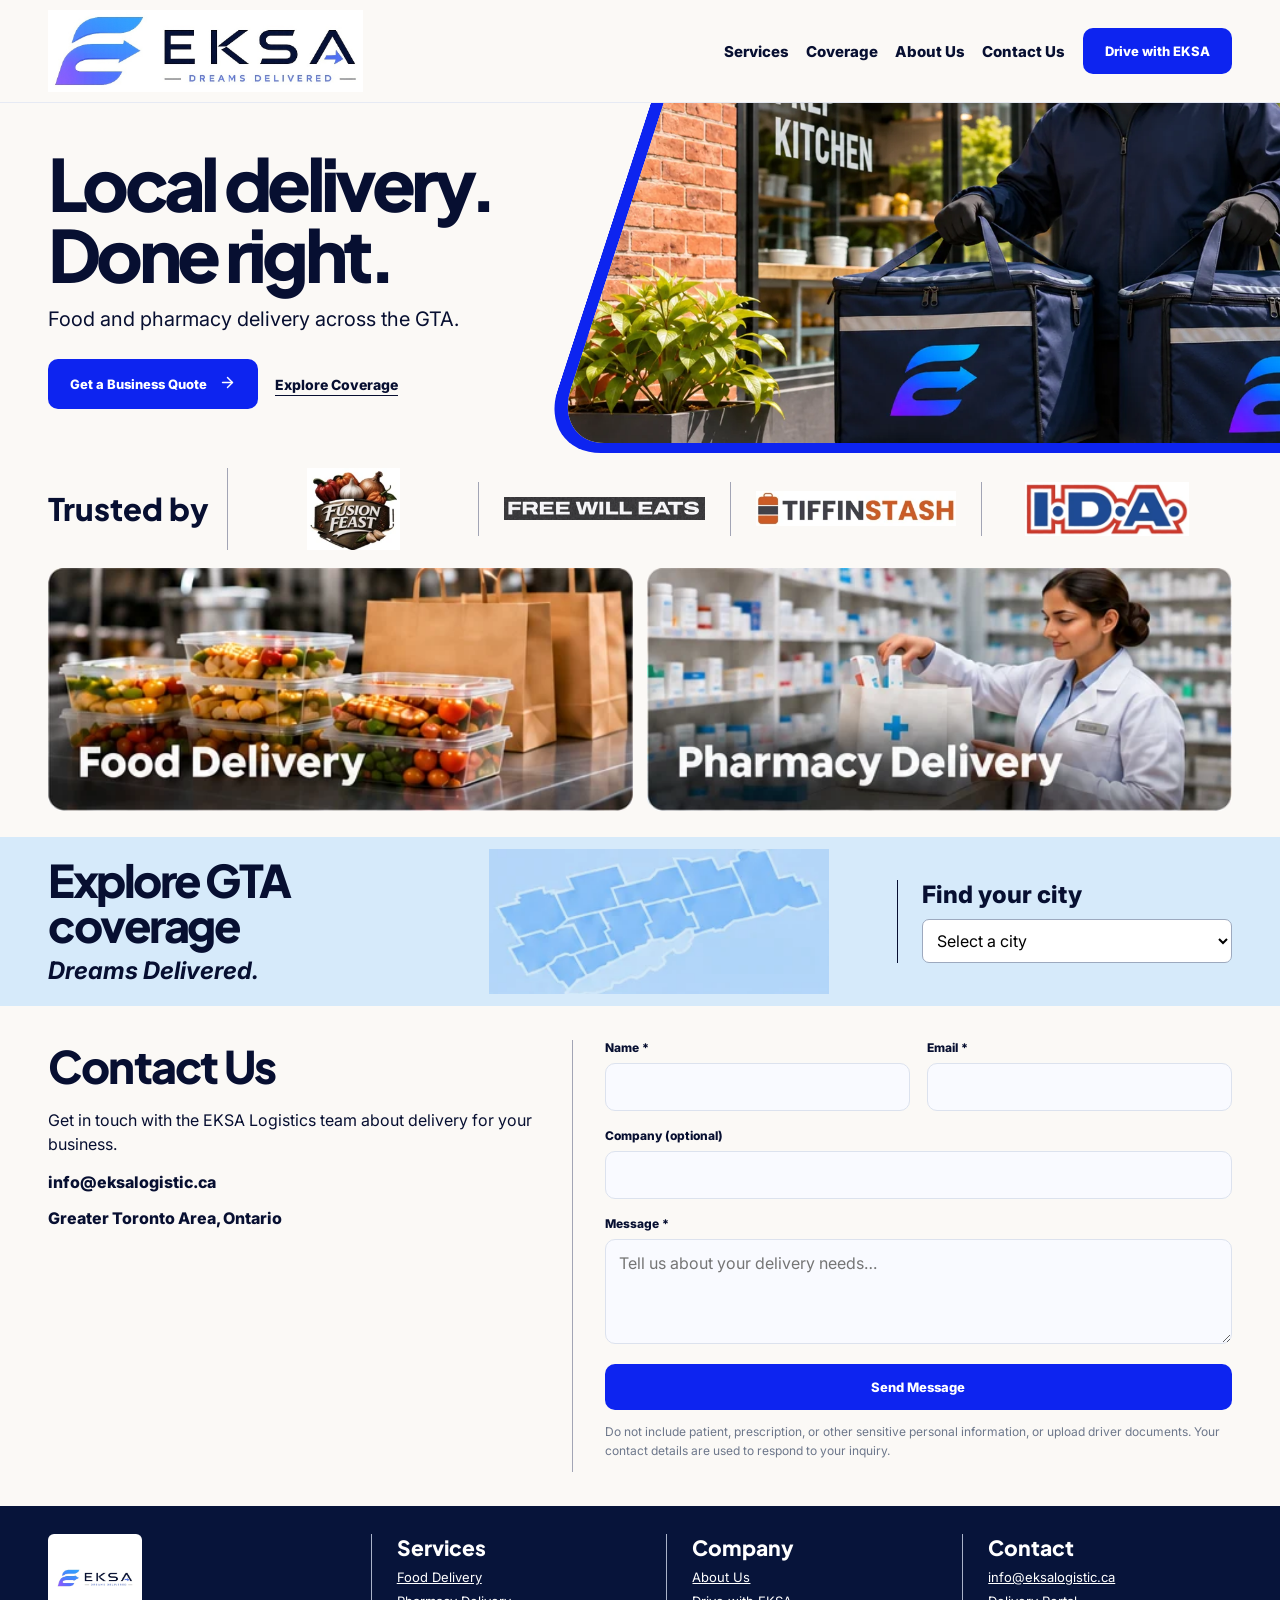
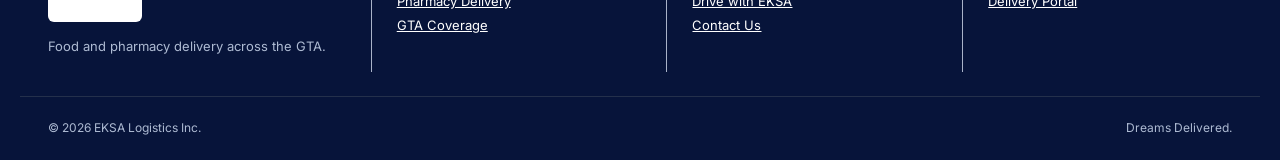
==== commit b1a63846: "Match the approved EKSA homepage mockup" ====
--- a/index.html
+++ b/index.html
@@ -12,7 +12,7 @@
   <link rel="canonical" href="https://www.eksalogistic.ca/">
 
   <link rel="icon" type="image/png" href="/favicon.png">
-  <link rel="stylesheet" href="/styles.css?v=2">
+  <link rel="stylesheet" href="/styles.css?v=3">
 </head>
 
 <body>
@@ -32,19 +32,14 @@
     </button>
 
     <nav id="main-nav" aria-label="Main navigation">
-      <a href="#home">Home</a>
-      <a href="#businesses">Food Delivery</a>
-      <a href="#pharmacies">Pharmacy Delivery</a>
-      <a href="#drivers">Drive With EKSA</a>
       <a href="#services">Services</a>
-      <a href="#about">About</a>
-      <a href="#contact">Contact</a>
-      <a href="#portal" aria-label="Delivery Portal — customer, driver and admin sign-in">Delivery Portal</a>
+      <a href="#home?section=coverage">Coverage</a>
+      <a href="#about">About Us</a>
+      <a href="#contact">Contact Us</a>
+      <a class="mobile-driver" href="#drivers">Drive with EKSA</a>
     </nav>
 
-    <a class="nav-cta" href="#businesses">
-      Get a Quote <span>↗</span>
-    </a>
+    <a class="nav-cta" href="#drivers">Drive with EKSA</a>
 
   </div>
 </header>
@@ -60,38 +55,29 @@
       </a>
 
       <p>
-        Dependable last-mile delivery partnerships
-        built around your business.
+        Food and pharmacy delivery across the GTA.
       </p>
     </div>
 
     <div>
-      <b>Explore</b>
+      <b>Services</b>
       <a href="#businesses">Food Delivery</a>
       <a href="#pharmacies">Pharmacy Delivery</a>
-      <a href="#drivers">Driver Opportunities</a>
-      <a href="#portal">Delivery Portal</a>
+      <a href="#home?section=coverage">GTA Coverage</a>
     </div>
 
     <div>
       <b>Company</b>
-      <a href="#services">Our Services</a>
-      <a href="#about">About EKSA</a>
-      <a href="#contact">Contact</a>
+      <a href="#about">About Us</a>
+      <a href="#drivers">Drive with EKSA</a>
+      <a href="#contact">Contact Us</a>
     </div>
 
     <div>
       <b>Contact</b>
       <a href="mailto:info@eksalogistic.ca">info@eksalogistic.ca</a>
 
-      <p>
-        Greater Toronto Area and select
-        surrounding Ontario communities.
-      </p>
-
-      <a href="#contact">
-        Ask about your service area ↗
-      </a>
+      <a href="#portal">Delivery Portal</a>
     </div>
 
   </div>
@@ -107,7 +93,7 @@
   </div>
 </footer>
 
-<script src="/script.js?v=2"></script>
+<script src="/script.js?v=3"></script>
 
 </body>
 </html>
--- a/styles.css
+++ b/styles.css
@@ -164,3 +164,88 @@
   .partner-row h2 { grid-column: 1 / -1; text-align: center; }
   .service-cards { grid-template-columns: 1fr; }
 }
+
+:root { --ink:#070f31; --grad:#0d24f0; }
+body { background:#fbf9f6; }
+.site-header { background:#fbf9f6; }
+.nav { height:74px; }
+.nav .brand { border-right:1px solid #b1b4c1; }
+.nav nav { justify-content:flex-end; gap:clamp(20px,4vw,50px); }
+.nav nav a { color:var(--ink); font-size:15px; }
+.nav-cta,.btn { box-shadow:none; border-radius:10px; }
+.nav .mobile-driver { display:none; }
+
+.mock-hero { overflow:hidden; }
+.mock-hero-grid { display:grid; grid-template-columns:43% 57%; min-height:350px; }
+.mock-hero-copy { align-self:center; position:relative; z-index:1; padding:34px 0; }
+.mock-hero h1 {
+  font:800 clamp(38px,5.9vw,72px)/.99 "Plus Jakarta Sans", Inter, sans-serif;
+  margin:0; letter-spacing:-.065em;
+}
+.mock-hero p { margin:18px 0 28px; font-size:clamp(15px,1.65vw,20px); }
+.mock-actions { display:flex; flex-wrap:wrap; align-items:center; gap:17px; }
+.mock-actions > a:not(.btn) { font-weight:800; font-size:14px; text-decoration:underline; text-underline-offset:5px; }
+.mock-hero-frame {
+  --angle:skewX(-18deg);
+  display:grid; position:relative; transform:var(--angle); transform-origin:bottom left;
+  overflow:hidden; margin:0 -15vw 0 -20px; border:solid #0d24f0; border-width:0 0 10px 13px;
+  border-radius:0 0 0 64px;
+}
+.mock-hero-frame img {
+  position:absolute; width:100%; height:100%; object-fit:cover; object-position:60% 72%;
+  transform:skewX(18deg) scale(1.14); transform-origin:bottom left;
+}
+.partner-strip { border:0; }
+.partner-row { gap:0; padding-top:12px; padding-bottom:16px; min-height:115px; }
+.partner-row h2 { font:800 clamp(19px,2.6vw,31px) "Plus Jakarta Sans", Inter, sans-serif; padding-right:18px; }
+.partner-logo { max-width:none; padding:0 clamp(9px,2vw,25px); height:54px; border-left:1px solid #a2a5b5; }
+.partner-logo.fusion-feasts { height:82px; }
+.mock-services { display:grid; grid-template-columns:repeat(2,minmax(0,1fr)); gap:14px; margin-bottom:26px; }
+.mock-services a { display:block; border-radius:13px; overflow:hidden; }
+.mock-services img { display:block; width:100%; height:auto; }
+.mock-coverage { position:relative; overflow:hidden; background:#d6eafa; padding:12px 0; scroll-margin-top:74px; }
+.mock-coverage-grid { display:grid; grid-template-columns:1fr 1.15fr .9fr; align-items:center; gap:24px; }
+.mock-coverage h2 { font:800 clamp(25px,4vw,45px)/1 "Plus Jakarta Sans", Inter, sans-serif; margin:0 0 9px; letter-spacing:-.055em; }
+.mock-coverage strong { font-style:italic; font-size:clamp(15px,2.2vw,24px); }
+.mock-coverage img { width:100%; max-width:340px; height:auto; justify-self:center; mix-blend-mode:multiply; }
+.mock-city { border-left:1px solid var(--ink); padding-left:24px; }
+.mock-city label { display:block; font-size:clamp(17px,2.2vw,24px); font-weight:800; margin-bottom:10px; }
+.mock-city select { width:100%; padding:10px; border:1px solid #9da9be; border-radius:7px; background:white; }
+.mock-city p { margin:8px 0 0; font-size:13px; line-height:1.45; }
+.mock-city p:empty { display:none; }
+.mock-contact { padding:34px 0; }
+.mock-contact .form-wrap { gap:36px; }
+.mock-contact h2 { margin:0 0 8px; }
+.mock-contact .section-intro { line-height:1.5; color:var(--ink); }
+.mock-contact .contact-email,.contact-region { font-weight:800; color:var(--ink); }
+.mock-contact .compact-form { padding:0 0 0 32px; border:0; border-left:1px solid #a2a5b5; background:transparent; box-shadow:none; border-radius:0; }
+.compact-form .field:has(#company) { grid-column:1/-1; }
+.compact-form .form-submit .btn { width:100%; }
+.compact-form .form-submit svg { display:none; }
+footer { padding-top:28px; background:#07143a; }
+.footer-grid { grid-template-columns:1.1fr 1fr 1fr 1fr; gap:26px; }
+.footer-grid > div + div { border-left:1px solid #a9b3c9; padding-left:25px; }
+.footer-grid b { font:800 21px "Plus Jakarta Sans", Inter, sans-serif; margin-bottom:5px; }
+.footer-grid a:not(.brand) { margin:8px 0; color:white; text-decoration:underline; }
+.footer-bottom { margin-top:24px; }
+@media(min-width:821px){.nav-cta { display:inline-flex; white-space:nowrap; } .nav nav { gap:17px; } }
+@media(max-width:820px){.nav nav { gap:0; } .nav nav.open .mobile-driver { display:block; } .nav-cta { display:none; } .nav .brand { border:0; } }
+@media(max-width:820px){
+  .mock-hero-grid { grid-template-columns:1fr; }
+  .mock-hero-copy { padding:32px 0 24px; }
+  .mock-hero h1 { font-size:clamp(40px,9vw,58px); }
+  .mock-hero-frame { margin:0 -20px 0 3%; min-height:250px; }
+  .mock-hero-frame img { transform:skewX(18deg) scale(1.11); }
+  .mock-coverage-grid { grid-template-columns:1fr 1fr; gap:12px; }
+  .mock-city { grid-column:1/-1; border:0; padding:0 0 8px; }
+  .mock-contact .compact-form { padding:0; border:0; }
+  .footer-grid { grid-template-columns:1fr 1fr; }
+  .footer-grid > div + div { border:0; padding:0; }
+}
+@media(max-width:500px){
+  .partner-row { grid-template-columns:repeat(4,minmax(0,1fr)); gap:0; }
+  .partner-row h2 { grid-column:1/-1; padding:10px 0; }
+  .partner-logo { height:37px; padding:0 6px; }
+  .partner-logo.fusion-feasts { height:48px; border:0; }
+  .mock-services { grid-template-columns:1fr; gap:10px; }
+}
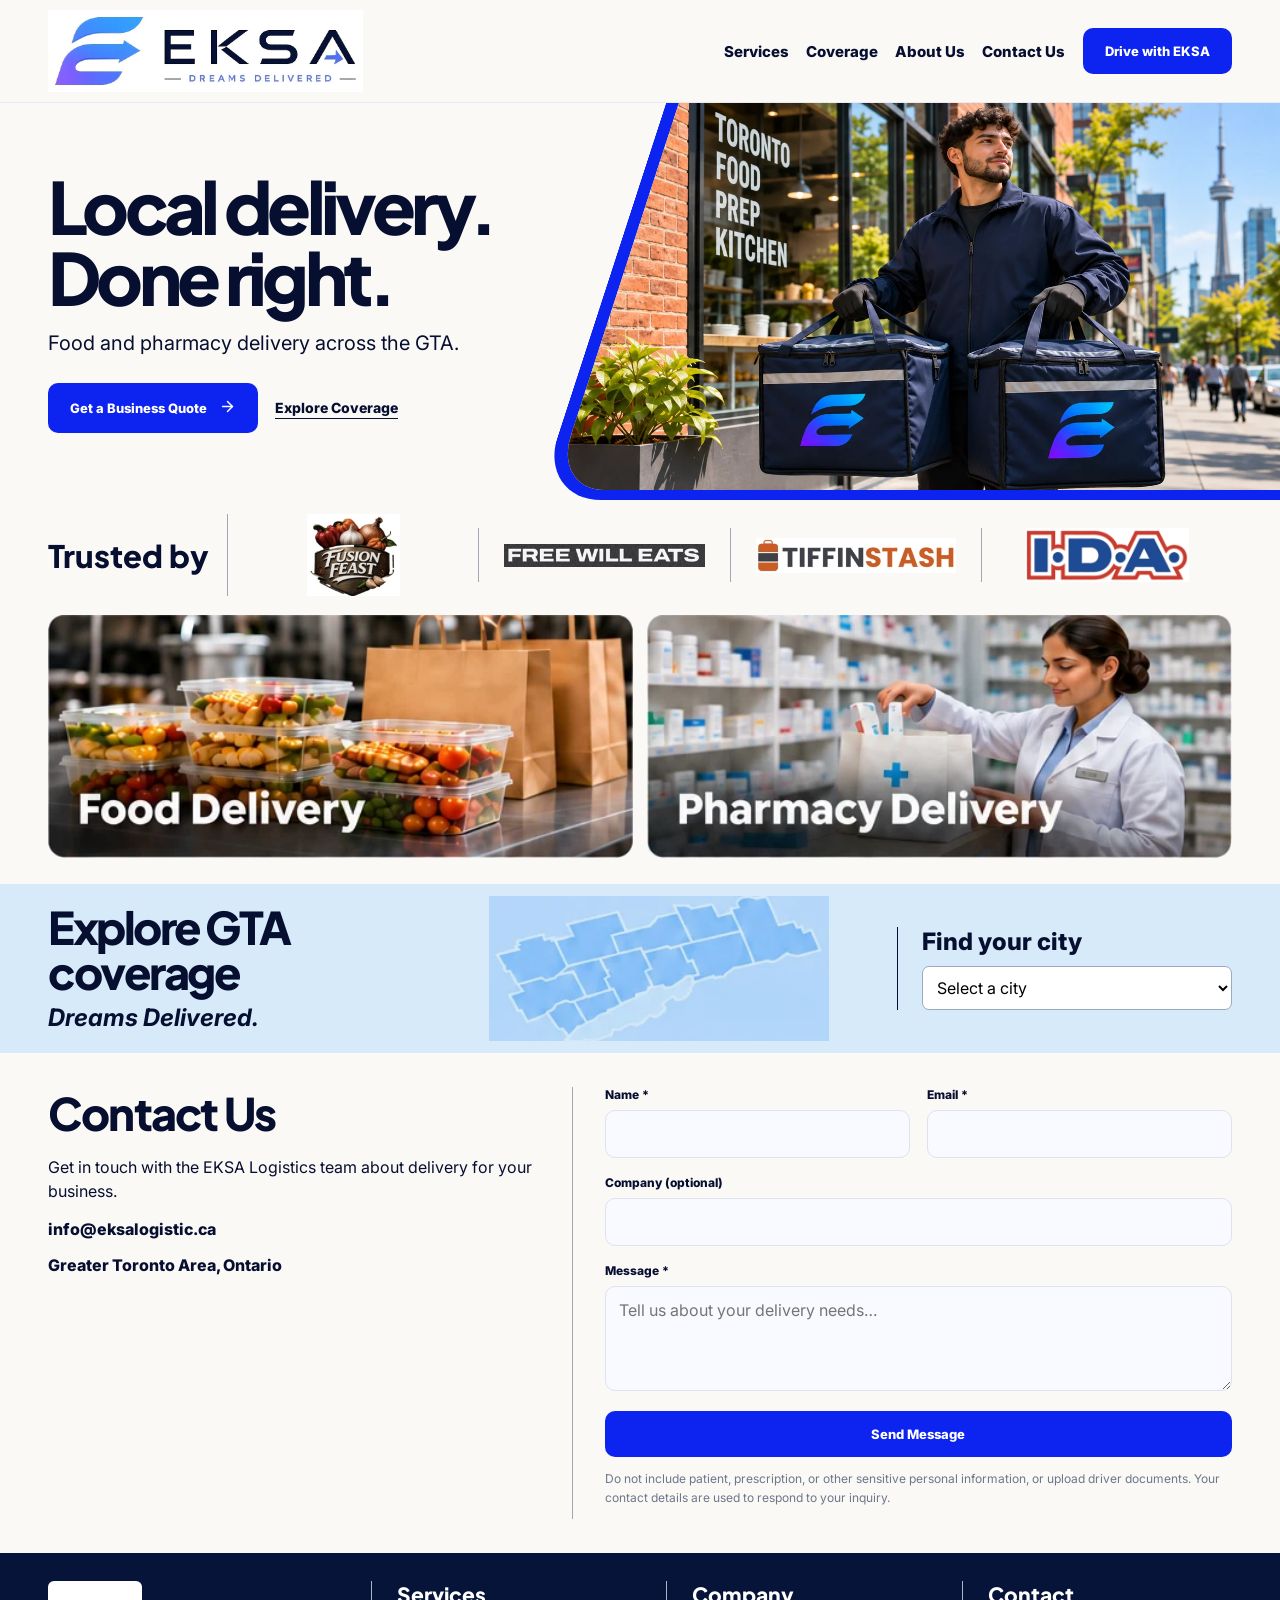
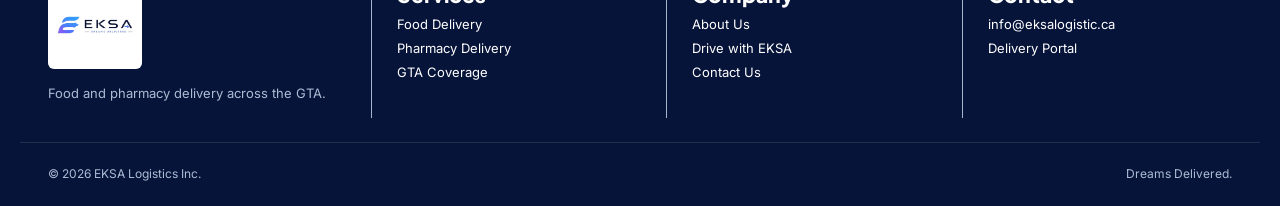
==== commit 25016846: "Refine footer links and show the complete hero branding" ====
--- a/index.html
+++ b/index.html
@@ -12,7 +12,7 @@
   <link rel="canonical" href="https://www.eksalogistic.ca/">
 
   <link rel="icon" type="image/png" href="/favicon.png">
-  <link rel="stylesheet" href="/styles.css?v=3">
+  <link rel="stylesheet" href="/styles.css?v=4">
 </head>
 
 <body>
--- a/styles.css
+++ b/styles.css
@@ -249,3 +249,12 @@
   .partner-logo.fusion-feasts { height:48px; border:0; }
   .mock-services { grid-template-columns:1fr; gap:10px; }
 }
+
+.footer-grid a:not(.brand) { text-decoration: none; }
+.footer-grid a:not(.brand):hover,
+.footer-grid a:not(.brand):focus-visible { text-decoration: underline; }
+.mock-hero-frame img { transform: skewX(18deg); object-position: center; }
+@media (min-width: 821px) {
+  .mock-hero-grid { min-height: clamp(350px, 31vw, 470px); }
+  .mock-hero-frame { margin-right: calc((min(1240px, 100vw) - 100vw) / 2 - 28px); }
+}
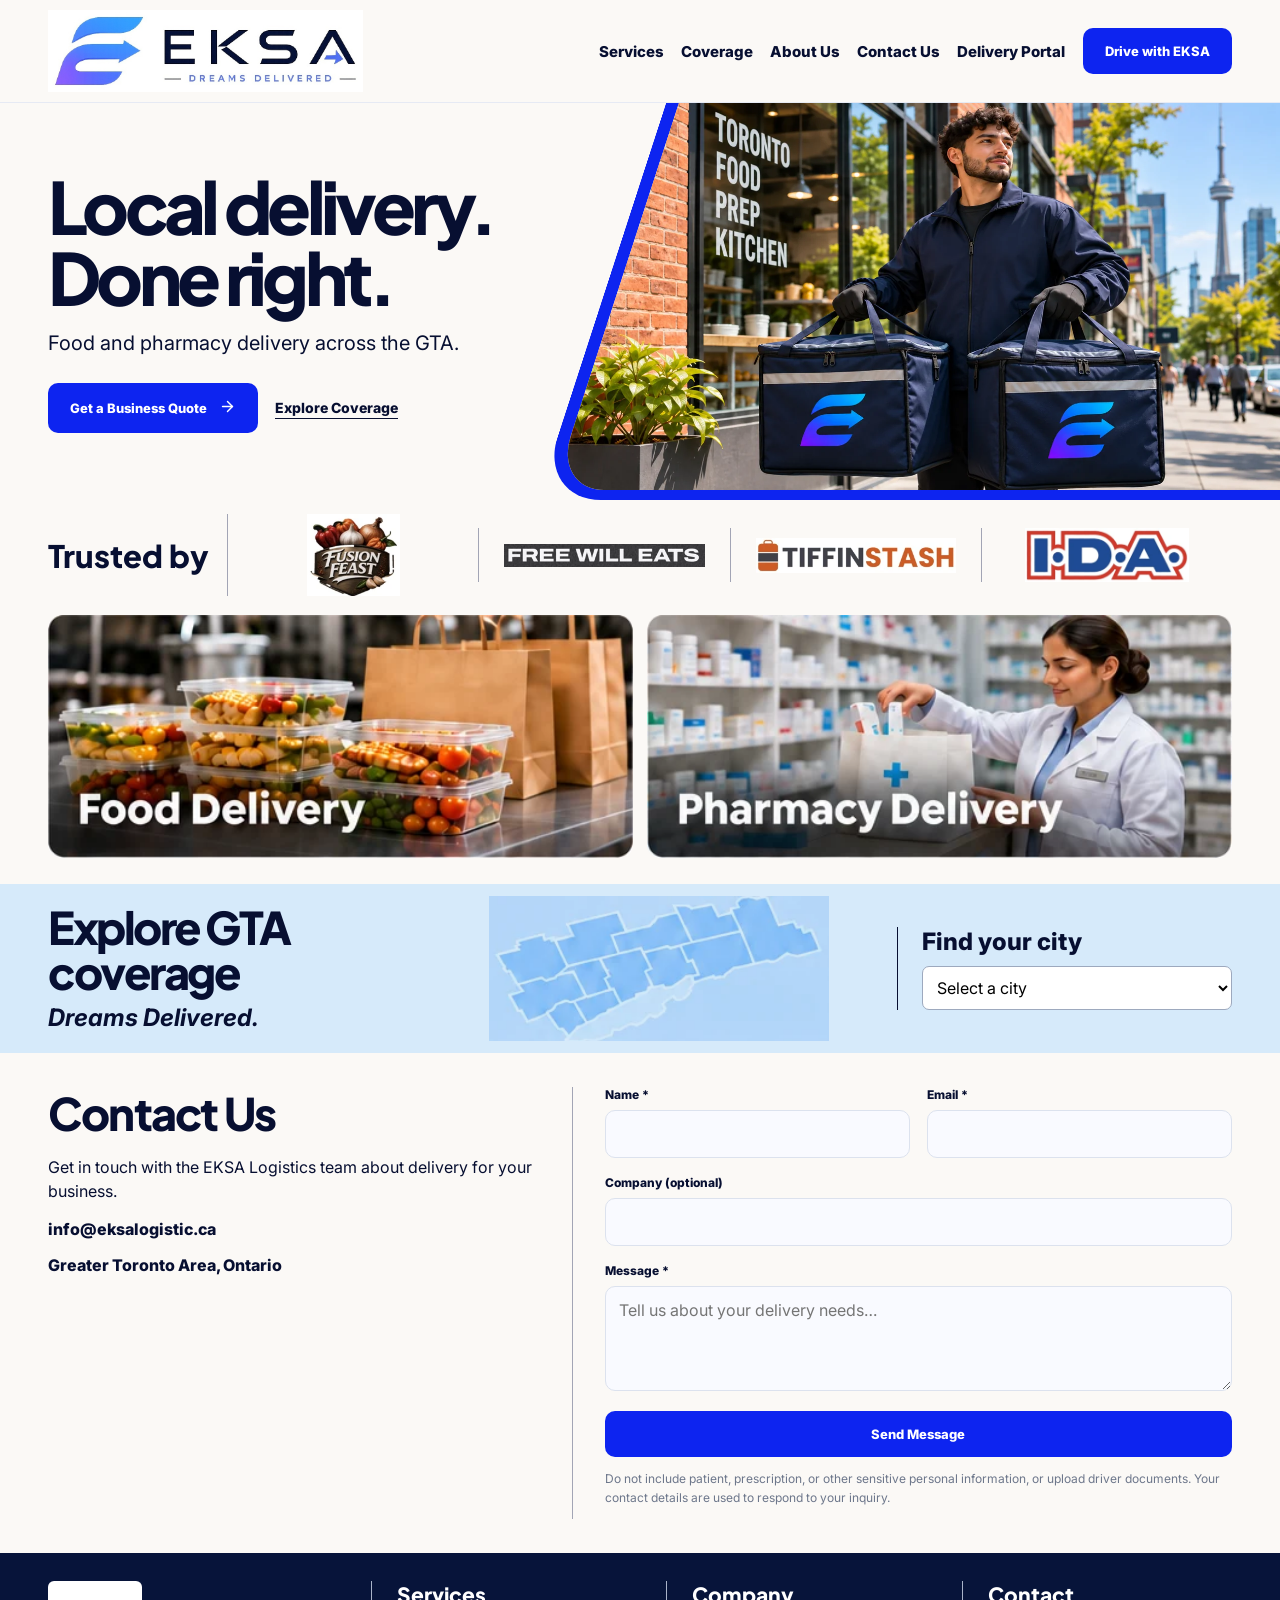
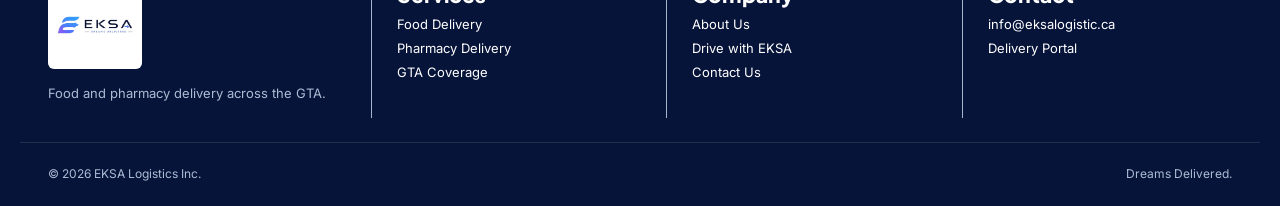
==== commit e1f9ae6a: "Separate food and pharmacy copy and restore portal navigation" ====
--- a/index.html
+++ b/index.html
@@ -12,7 +12,7 @@
   <link rel="canonical" href="https://www.eksalogistic.ca/">
 
   <link rel="icon" type="image/png" href="/favicon.png">
-  <link rel="stylesheet" href="/styles.css?v=4">
+  <link rel="stylesheet" href="/styles.css?v=5">
 </head>
 
 <body>
@@ -36,6 +36,7 @@
       <a href="#home?section=coverage">Coverage</a>
       <a href="#about">About Us</a>
       <a href="#contact">Contact Us</a>
+      <a href="#portal">Delivery Portal</a>
       <a class="mobile-driver" href="#drivers">Drive with EKSA</a>
     </nav>
 
@@ -93,7 +94,7 @@
   </div>
 </footer>
 
-<script src="/script.js?v=3"></script>
+<script src="/script.js?v=6"></script>
 
 </body>
 </html>
--- a/styles.css
+++ b/styles.css
@@ -258,3 +258,87 @@
   .mock-hero-grid { min-height: clamp(350px, 31vw, 470px); }
   .mock-hero-frame { margin-right: calc((min(1240px, 100vw) - 100vw) / 2 - 28px); }
 }
+
+.delivery-process {
+  --process-bg: #fbf9f6;
+  --route-blue: #0d24f0;
+  padding: clamp(28px, 5vw, 58px) 0;
+  background: var(--process-bg);
+  border-bottom: 1px solid var(--line);
+}
+.delivery-process .eyebrow { color: var(--route-blue); }
+.delivery-process h2,
+.delivery-process h3 { font-family: Georgia, serif; letter-spacing: -.035em; }
+.delivery-process h2 {
+  max-width: 730px;
+  margin: 8px 0 24px;
+  font-size: clamp(28px, 4vw, 44px);
+  line-height: 1.06;
+}
+.process-content { position: relative; }
+.process-items {
+  position: relative;
+  display: grid;
+  grid-template-columns: repeat(3, minmax(0, 1fr));
+  padding: 0;
+  margin: 0;
+  list-style: none;
+}
+.process-items li { padding: 0 clamp(12px, 3vw, 36px); }
+.process-icon {
+  display: grid;
+  width: 65px;
+  height: 65px;
+  place-items: center;
+  color: #091664;
+}
+.food-process .process-icon { border-radius: 50%; background: #dfe5ff; --process-bg: #dfe5ff; }
+.process-icon svg { width: 36px; height: 36px; }
+.process-items h3 { margin: 9px 0 6px; font-size: clamp(22px, 2.4vw, 30px); line-height: 1.08; }
+.process-items p { max-width: 30ch; margin: 0; font-size: 15px; line-height: 1.5; }
+.process-route {
+  position: absolute;
+  top: 0;
+  left: 4%;
+  width: 96%;
+  height: 64px;
+  overflow: visible;
+  color: var(--route-blue);
+}
+.process-route path { fill: none; stroke: currentColor; stroke-width: 3; vector-effect: non-scaling-stroke; }
+.process-route .process-pin { fill: currentColor; }
+.process-route circle { fill: white; }
+.pharmacy-process .process-items li + li { border-left: 1px solid #c7cad5; }
+.pharmacy-process .process-icon { color: var(--route-blue); width: 48px; height: 48px; }
+
+@media (max-width: 640px) {
+  .process-route { display: none; }
+  .process-items { grid-template-columns: 1fr; gap: 20px; }
+  .process-items li {
+    position: relative;
+    display: grid;
+    grid-template-columns: 48px minmax(0, 1fr);
+    align-items: start;
+    gap: 14px;
+    padding: 0;
+  }
+  .process-icon { width: 48px; height: 48px; }
+  .process-icon svg { width: 27px; height: 27px; }
+  .process-items h3 { margin-top: 2px; }
+  .process-items p { max-width: none; }
+  .food-process .process-items::before {
+    content: "";
+    position: absolute;
+    top: 20px;
+    bottom: 28px;
+    left: 23px;
+    width: 2px;
+    background: var(--route-blue);
+  }
+  .food-process .process-items { isolation: isolate; }
+  .pharmacy-process .process-items li + li {
+    border-left: 0;
+    border-top: 1px solid #c7cad5;
+    padding-top: 14px;
+  }
+}
